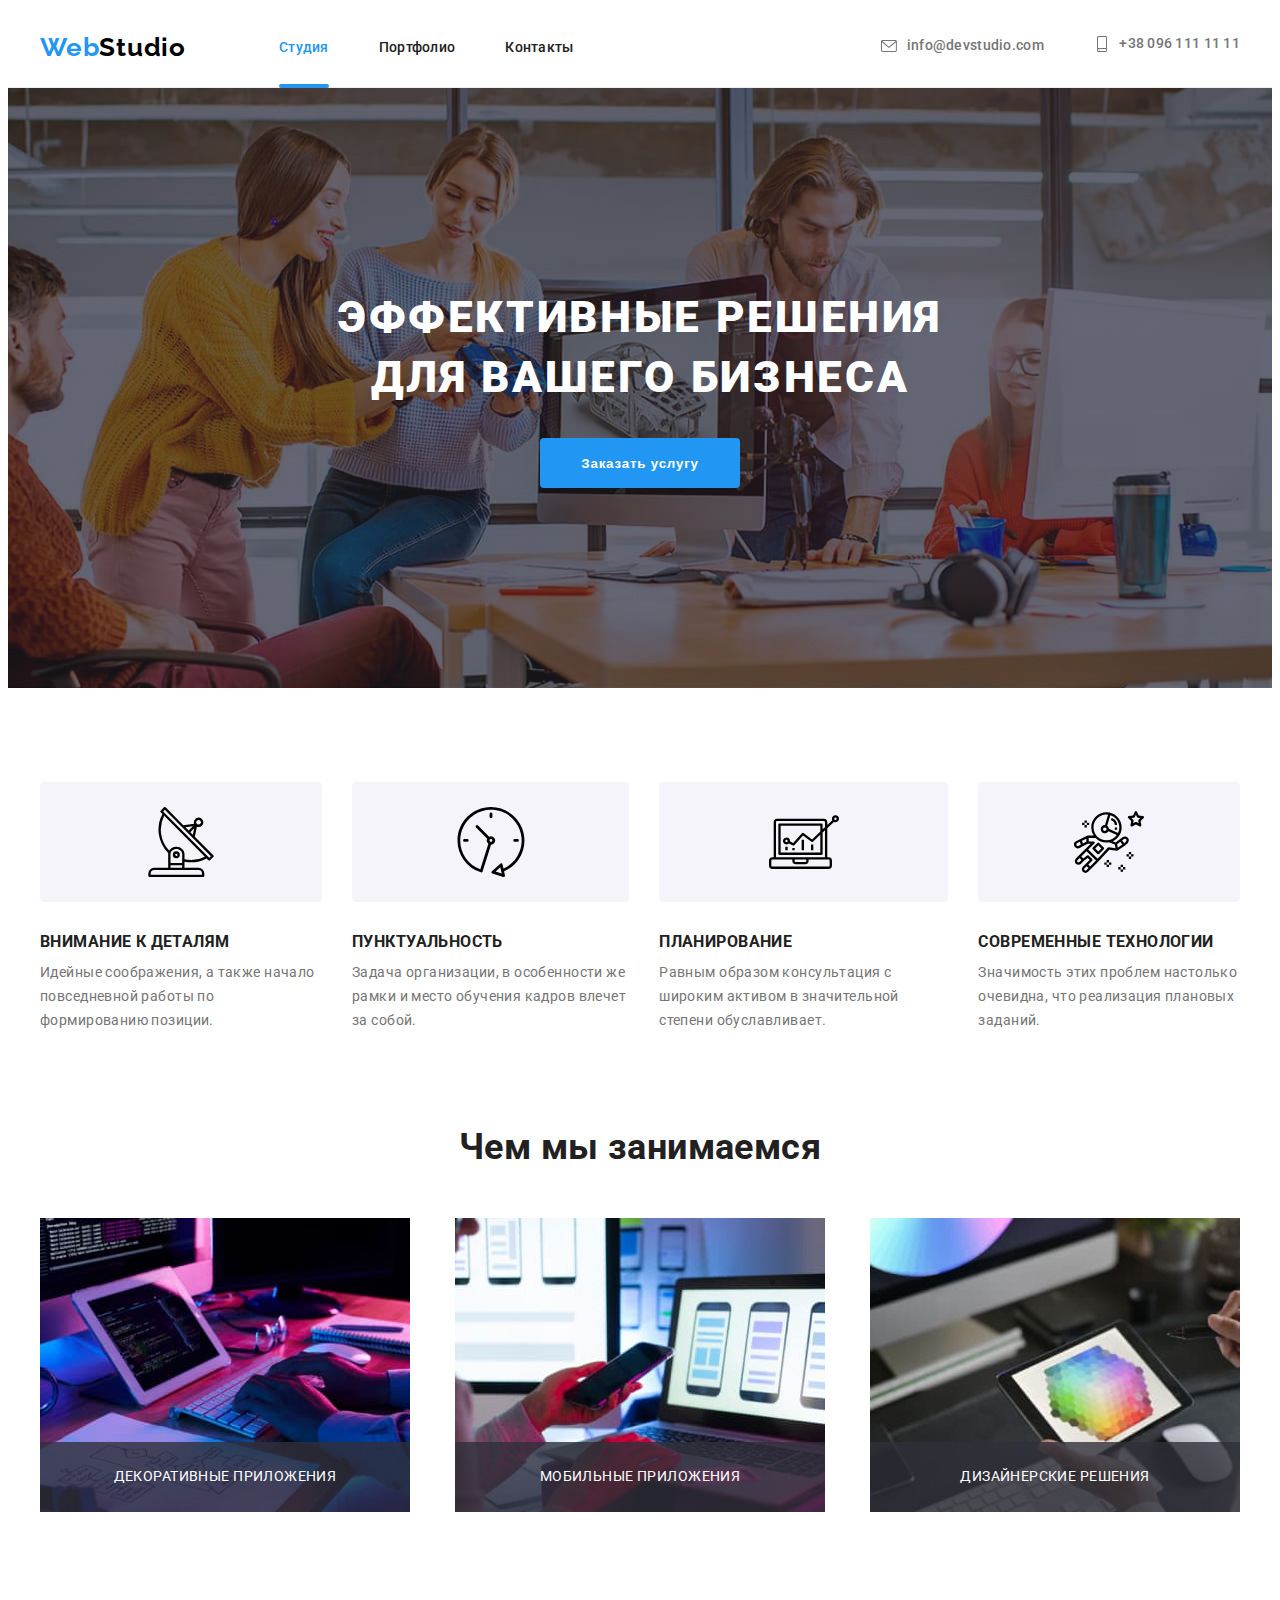
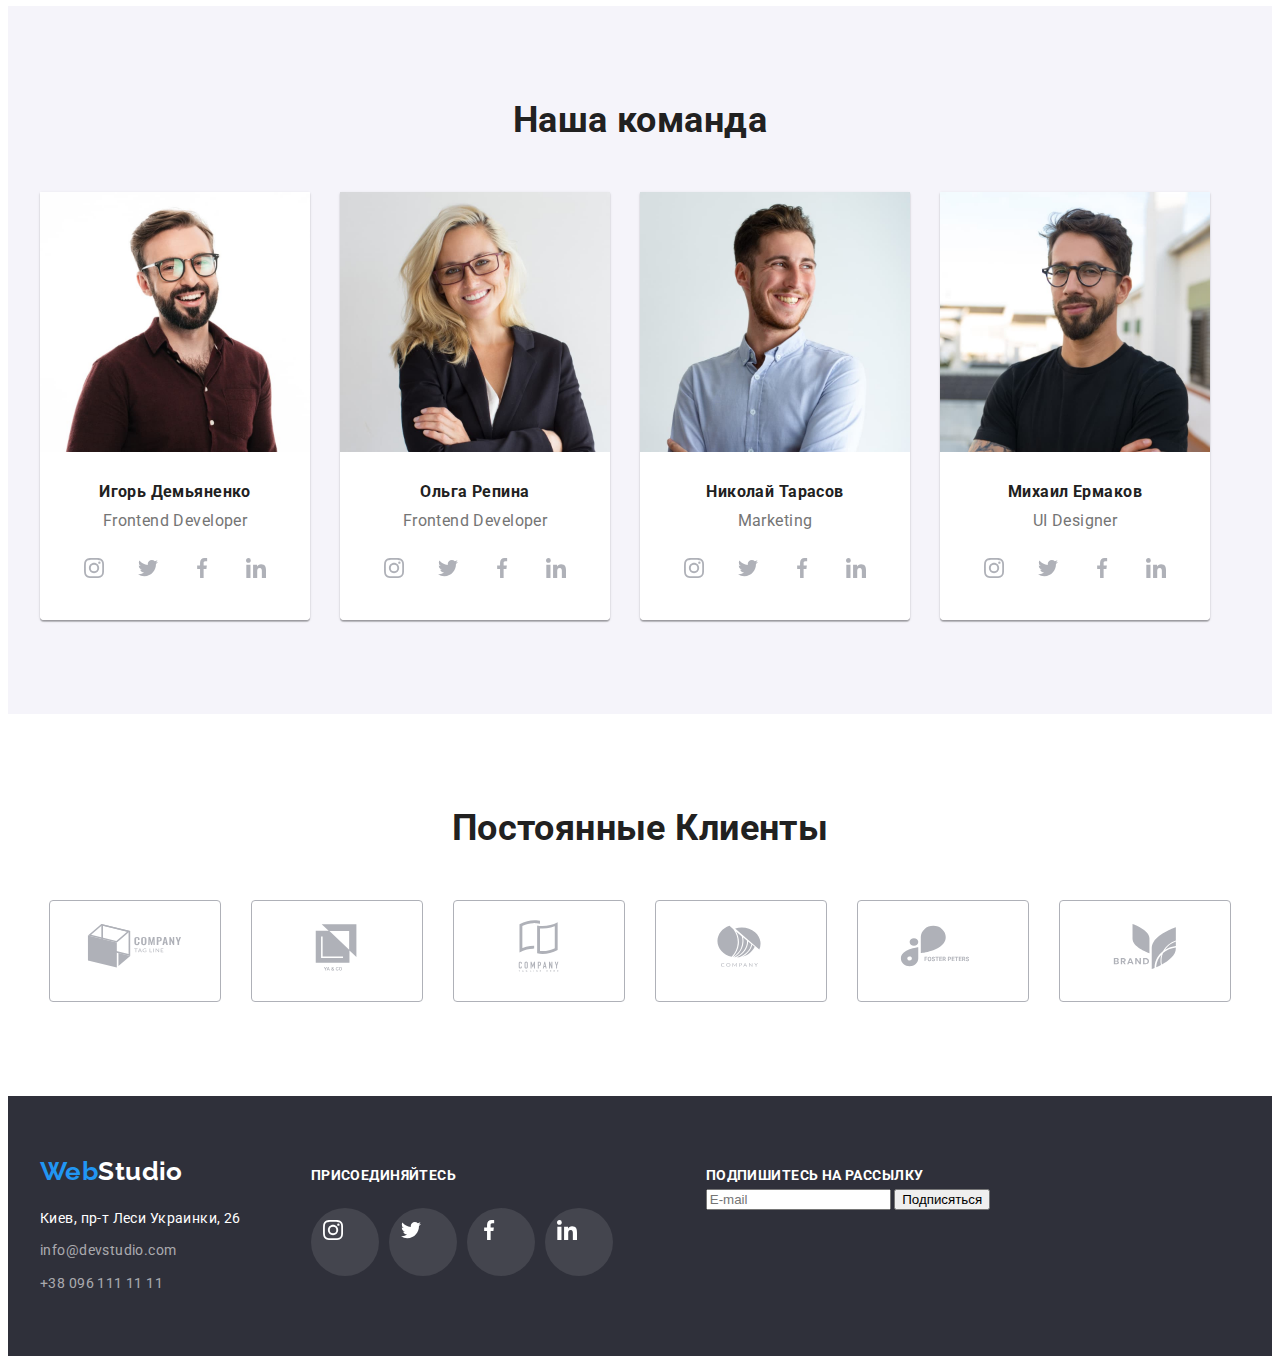
==== index.html @ a2934420 "feedback" ====
<!DOCTYPE html>
<html lang="ru">
  <head>
    <meta charset="UTF-8" />
    <meta http-equiv="X-UA-Compatible" content="IE=edge" />
    <meta name="viewport" content="width=device-width, initial-scale=1.0" />
    <title>webstudio</title>

    <!--google fonts-->

    <link rel="preconnect" href="https://fonts.googleapis.com" />
    <link rel="preconnect" href="https://fonts.gstatic.com" crossorigin />
    <link
      href="https://fonts.googleapis.com/css2?family=Raleway:wght@700&family=Roboto:wght@400;500;700;900&display=swap"
      rel="stylesheet"
    />

    <!-- normalize -->

    <link
      rel="stylesheet"
      href="https://cdnjs.cloudflare.com/ajax/libs/modern-normalize/1.0.0/modern-normalize.min.css"
      integrity="sha512-ISS7cAi1PEhQ8jnbJpJZMd29NlhNj4AWYyLOSp2CE/CsHxTCu+r+t0D2yoJudVrd0/8fTVPUVDzY5Tvli75u/g=="
      crossorigin="anonymous"
    />

    <!--CSS-->

    <link rel="stylesheet" href="./css/styles.css" />
  </head>
  <body>
    <!-- header -->

    <header class="page-header">
      <div class="container header-container">
        <nav class="main-nav">
          <a href="#" class="logo-img" lang="en"
            ><span class="logo-web" lang="en">Web</span>Studio</a
          >

          <ul class="site-nav">
            <li class="site-nav-item">
              <a class="site-nav-link current" href="./index.html">Студия</a>
            </li>
            <li class="site-nav-item">
              <a class="site-nav-link" href="./portfolio.html">Портфолио</a>
            </li>
            <li class="site-nav-item">
              <a class="site-nav-link" href="">Контакты</a>
            </li>
          </ul>
        </nav>
        <ul class="auth-nav">
          <li class="auth-nav-item">
            <a class="auth-nav-link" href="mailto:info@devstudio.com">
              <svg class="auth-nav-icon" width="16" height="12">
                <use href="./images/symbol-defs.svg#icon-envelope"></use>
              </svg>
              info@devstudio.com</a
            >
          </li>
          <li class="auth-nav-item">
            <a class="auth-nav-link" href="tel:+380961111111">
              <svg class="auth-nav-icon" width="12" height="16">
                <use
                  href="./images/symbol-defs.svg#icon-smartphone"
                  width="10"
                  height="16"
                ></use>
              </svg>
              +38 096 111 11 11</a
            >
          </li>
        </ul>
      </div>
    </header>
    <main>
      <!--hero-->

      <section class="hero">
        <div class="container">
          <h1 class="hero-title">
            эффективные решения<br />для вашего бизнеса
          </h1>
          <button type="button" class="hero-btn" data-modal-open>
            Заказать услугу
          </button>
        </div>
      </section>

      <!--section1-->

      <section class="section">
        <div class="container">
          <ul class="features">
            <li class="features-item">
              <div class="features-box">
                <svg class="features-icon" width="70" height="70">
                  <use href="./images/symbol-defs.svg#icon-antenna"></use>
                </svg>
              </div>
              <h3 class="features-title">Внимание к деталям</h3>
              <p class="features-text">
                Идейные соображения, а также начало повседневной работы по
                формированию позиции.
              </p>
            </li>

            <li class="features-item">
              <div class="features-box">
                <svg class="features-icon" width="70" height="70">
                  <use href="./images/symbol-defs.svg#icon-clock"></use>
                </svg>
              </div>
              <h3 class="features-title">Пунктуальность</h3>
              <p class="features-text">
                Задача организации, в особенности же рамки и место обучения
                кадров влечет за собой.
              </p>
            </li>

            <li class="features-item">
              <div class="features-box">
                <svg class="features-icon" width="70" height="70">
                  <use href="./images/symbol-defs.svg#icon-diagram"></use>
                </svg>
              </div>
              <h3 class="features-title">Планирование</h3>
              <p class="features-text">
                Равным образом консультация с широким активом в значительной
                степени обуславливает.
              </p>
            </li>

            <li class="features-item">
              <div class="features-box">
                <svg class="features-icon" width="70" height="70">
                  <use href="./images/symbol-defs.svg#icon-astronaut"></use>
                </svg>
              </div>
              <h3 class="features-title">Современные технологии</h3>
              <p class="features-text">
                Значимость этих проблем настолько очевидна, что реализация
                плановых заданий.
              </p>
            </li>
          </ul>
        </div>
      </section>

      <!--Section2-->

      <section class="section work-section">
        <div class="container">
          <h2 class="work-title">Чем мы занимаемся</h2>
          <ul class="works">
            <li class="works-item">
              <img src="./images/box1.jpg" alt="робочий стол" width="370" />
              <p class="label">декоративные приложения</p>
            </li>
            <li class="works-item">
              <img src="./images/box2.jpg" alt="тест телефона" width="370" />
              <p class="label">мобильные приложения</p>
            </li>
            <li class="works-item">
              <img src="./images/box3.jpg" alt="работа с цветами" width="370" />
              <p class="label">дизайнерские решения</p>
            </li>
          </ul>
        </div>
      </section>

      <section class="section floor">
        <div class="container">
          <h2 class="work-title">Наша команда</h2>
          <ul class="team">
            <li class="team-item">
              <img src="./images/photo4.jpg" alt="мужик в очках" width="270" />
              <div class="team-box">
                <h3 class="team-title">Игорь Демьяненко</h3>
                <p class="team-text" lang="en">Frontend Developer</p>

                <ul class="social">
                  <li class="icons">
                    <a href="#" class="social-link">
                      <svg class="pages" width="20" height="20">
                        <use
                          href="./images/symbol-defs.svg#icon-instagram"
                        ></use>
                      </svg>
                    </a>
                  </li>

                  <li class="icons">
                    <a href="#" class="social-link"
                      ><svg class="pages" width="20" height="20">
                        <use
                          href="./images/symbol-defs.svg#icon-twitter"
                        ></use></svg
                    ></a>
                  </li>

                  <li class="icons">
                    <a href="#" class="social-link"
                      ><svg class="pages" width="20" height="20">
                        <use
                          href="./images/symbol-defs.svg#icon-facebook"
                        ></use></svg
                    ></a>
                  </li>

                  <li class="icons">
                    <a href="#" class="social-link"
                      ><svg class="pages" width="20" height="20">
                        <use
                          href="./images/symbol-defs.svg#icon-linkedin"
                        ></use></svg
                    ></a>
                  </li>
                </ul>
              </div>
            </li>

            <li class="team-item">
              <img
                src="./images/photo1.jpg"
                alt="блондинка в очках"
                width="270"
              />
              <div class="team-box">
                <h3 class="team-title">Ольга Репина</h3>
                <p class="team-text" lang="en">Frontend Developer</p>

                <ul class="social">
                  <li class="icons">
                    <a href="#" class="social-link">
                      <svg class="pages" width="20" height="20">
                        <use
                          href="./images/symbol-defs.svg#icon-instagram"
                        ></use>
                      </svg>
                    </a>
                  </li>

                  <li class="icons">
                    <a href="#" class="social-link"
                      ><svg class="pages" width="20" height="20">
                        <use
                          href="./images/symbol-defs.svg#icon-twitter"
                        ></use></svg
                    ></a>
                  </li>

                  <li class="icons">
                    <a href="#" class="social-link"
                      ><svg class="pages" width="20" height="20">
                        <use
                          href="./images/symbol-defs.svg#icon-facebook"
                        ></use></svg
                    ></a>
                  </li>

                  <li class="icons">
                    <a href="#" class="social-link"
                      ><svg class="pages" width="20" height="20">
                        <use
                          href="./images/symbol-defs.svg#icon-linkedin"
                        ></use></svg
                    ></a>
                  </li>
                </ul>
              </div>
            </li>

            <li class="team-item">
              <img
                src="./images/photo2.jpg"
                alt="мужик без очков"
                width="270"
              />
              <div class="team-box">
                <h3 class="team-title">Николай Тарасов</h3>
                <p class="team-text" lang="en">Marketing</p>

                <ul class="social">
                  <li class="icons">
                    <a href="#" class="social-link">
                      <svg class="pages" width="20" height="20">
                        <use
                          href="./images/symbol-defs.svg#icon-instagram"
                        ></use>
                      </svg>
                    </a>
                  </li>

                  <li class="icons">
                    <a href="#" class="social-link"
                      ><svg class="pages" width="20" height="20">
                        <use
                          href="./images/symbol-defs.svg#icon-twitter"
                        ></use></svg
                    ></a>
                  </li>

                  <li class="icons">
                    <a href="#" class="social-link"
                      ><svg class="pages" width="20" height="20">
                        <use
                          href="./images/symbol-defs.svg#icon-facebook"
                        ></use></svg
                    ></a>
                  </li>

                  <li class="icons">
                    <a href="#" class="social-link"
                      ><svg class="pages" width="20" height="20">
                        <use
                          href="./images/symbol-defs.svg#icon-linkedin"
                        ></use></svg
                    ></a>
                  </li>
                </ul>
              </div>
            </li>

            <li class="team-item">
              <img src="./images/photo3.jpg" alt="брюнет в очках" width="270" />
              <div class="team-box">
                <h3 class="team-title">Михаил Ермаков</h3>
                <p class="team-text" lang="en">UI Designer</p>

                <ul class="social">
                  <li class="icons">
                    <a href="#" class="social-link">
                      <svg class="pages" width="20" height="20">
                        <use
                          href="./images/symbol-defs.svg#icon-instagram"
                        ></use>
                      </svg>
                    </a>
                  </li>

                  <li class="icons">
                    <a href="#" class="social-link"
                      ><svg class="pages" width="20" height="20">
                        <use
                          href="./images/symbol-defs.svg#icon-twitter"
                        ></use></svg
                    ></a>
                  </li>

                  <li class="icons">
                    <a href="#" class="social-link"
                      ><svg class="pages" width="20" height="20">
                        <use
                          href="./images/symbol-defs.svg#icon-facebook"
                        ></use></svg
                    ></a>
                  </li>

                  <li class="icons">
                    <a href="#" class="social-link"
                      ><svg class="pages" width="20" height="20">
                        <use
                          href="./images/symbol-defs.svg#icon-linkedin"
                        ></use></svg
                    ></a>
                  </li>
                </ul>
              </div>
            </li>
          </ul>
        </div>
      </section>

      <section class="section">
        <div class="container">
          <h2 class="work-title">Постоянные Клиенты</h2>
          <ul class="clients">
            <li class="clients-item">
              <a href="#" class="more"
                ><svg class="pages" width="106" height="60">
                  <use href="./images/symbol-defs.svg#icon-Logo5"></use></svg
              ></a>
            </li>

            <li class="clients-item">
              <a href="#" class="more"
                ><svg class="pages" width="106" height="60">
                  <use href="./images/symbol-defs.svg#icon-Logo"></use></svg
              ></a>
            </li>

            <li class="clients-item">
              <a href="#" class="more"
                ><svg class="pages" width="106" height="60">
                  <use href="./images/symbol-defs.svg#icon-Logo1"></use></svg
              ></a>
            </li>

            <li class="clients-item">
              <a href="#" class="more"
                ><svg class="pages" width="106" height="60">
                  <use href="./images/symbol-defs.svg#icon-Logo2"></use></svg
              ></a>
            </li>

            <li class="clients-item">
              <a href="#" class="more"
                ><svg class="pages" width="106" height="60">
                  <use href="./images/symbol-defs.svg#icon-Logo3"></use></svg
              ></a>
            </li>

            <li class="clients-item">
              <a href="#" class="more"
                ><svg class="pages" width="106" height="60">
                  <use href="./images/symbol-defs.svg#icon-Logo4"></use></svg
              ></a>
            </li>
          </ul>
        </div>
      </section>
    </main>

    <!--Footer-->

    <footer class="footer">
      <div class="container footer-container">
        <div>
          <a href="#" class="logo-studio" lang="en"
            >Web<span class="logo" lang="en">Studio</span></a
          >
          <address>
            <ul class="contacts">
              <li class="contact-item">Киев, пр-т Леси Украинки, 26</li>
              <li class="contact-item">
                <a class="contact-item link" href="mailto:info@devstudio.com"
                  >info@devstudio.com</a
                >
              </li>
              <li class="contact-item">
                <a class="contact-item link" href="tel:+380961111111"
                  >+38 096 111 11 11</a
                >
              </li>
            </ul>
          </address>
        </div>

        <!-- social-footer -->

        <div class="social-footer">
          <b class="follow">Присоединяйтесь</b>
          <ul class="footer-item">
            <li class="logos">
              <a href="#" class="social-icon">
                <svg class="page" width="20" height="20">
                  <use href="./images/symbol-defs.svg#icon-instagram"></use>
                </svg>
              </a>
            </li>

            <li class="logos">
              <a href="#" class="social-icon"
                ><svg class="page" width="20" height="20">
                  <use href="./images/symbol-defs.svg#icon-twitter"></use></svg
              ></a>
            </li>

            <li class="logos">
              <a href="#" class="social-icon"
                ><svg class="page" width="20" height="20">
                  <use href="./images/symbol-defs.svg#icon-facebook"></use></svg
              ></a>
            </li>

            <li class="logos">
              <a href="#" class="social-icon"
                ><svg class="page" width="20" height="20">
                  <use href="./images/symbol-defs.svg#icon-linkedin"></use></svg
              ></a>
            </li>
          </ul>
        </div>

        <!-- Feedback -->

        <div class="feedback">
          <b class="subscribe">подпишитесь на рассылку</b>
          <form>
            <input type="email" name="mail" placeholder="E-mail" />
            <button type="button">Подписяться</button>
          </form>
        </div>
      </div>
    </footer>

    <!-- backdrop -->

    <div class="backdrop is-hidden" data-modal>
      <div class="modal">
        <button data-modal-close class="close-icon">
          <svg class="close-window" width="18" height="18">
            <use href="./images/symbol-defs.svg#icon-close-black"></use>
          </svg>
        </button>
      </div>
    </div>

    <script src="./js /modal.js"></script>
  </body>
</html>
---- css/styles.css ----
h1,
h2,
h3,
h4,
h5,
h6,
p {
  margin: 0;
}

ul {
  margin: 0;
  padding: 0;
  list-style: none;
}

img {
  display: block;
  max-width: 100%;
  height: auto;
}

/* root */

:root {
  --accent-color: #2196f3;
  --primary-text-color: #757575;
  --bg-color: #f5f4fa;
  --title-text-color: #212121;
  --logo-color: #000000;
  --main-font: "Roboto", sans-serif;
  --secondary-font: "Raleway", sans-serif;
  --card-shadow: 0px 1px 3px rgba(0, 0, 0, 0.12),
    0px 1px 1px rgba(0, 0, 0, 0.14), 0px 2px 1px rgba(0, 0, 0, 0.2);
}

/* body */

body {
  font-family: var(--main-font);
  color: var(--primary-text-color);
  background-color: #ffffff;
  font-size: 14px;
  line-height: 1.7;
  letter-spacing: 0.03em;
}

/* logo */

.page-header {
  border-bottom: 1px solid #ececec;
}

.logo-img {
  color: var(--logo-color);
  font-family: var(--secondary-font);
  font-weight: 700;
  font-size: 26px;
  line-height: 1.19;
  text-decoration: none;
  letter-spacing: 0.03em;
  cursor: pointer;
  margin-right: 93px;
}

.logo-web {
  color: var(--accent-color);
  font-family: var(--secondary-font);
  font-weight: 700;
  font-size: 26px;
  line-height: 1.19;
  letter-spacing: 0.03em;
  text-decoration: none;
}

/* main-nav */

.main-nav {
  display: flex;
  align-items: center;
}

.header-container {
  align-items: center;
  display: flex;
}

.container {
  margin-left: auto;
  margin-right: auto;
  padding-left: 15px;
  padding-right: 15px;
  width: 1200px;
}

/* navbar */

.site-nav {
  padding-left: 0;
  display: flex;
}

.site-nav-item {
  margin-right: 50px;
}

.site-nav-item:last-child {
  margin-right: 0;
}

.site-nav-link {
  color: var(--title-text-color);
  font-weight: 500;
  line-height: 1.1;
  padding-top: 32px;
  padding-bottom: 32px;
  letter-spacing: 0.02em;

  position: relative;
  transition: color 250ms cubic-bezier(0.4, 0, 0.2, 1);
}

.site-nav-link::after {
  content: "";

  position: absolute;
  left: 0;
  bottom: -1px;

  width: 100%;
  height: 4px;
  border-radius: 2px;
  background-color: var(--accent-color);
  transition: background-color 250ms cubic-bezier(0.4, 0, 0.2, 1);
  opacity: 0;
}

.site-nav-link.current::after {
  opacity: 1;
}

.site-nav-link:hover,
.site-nav-link:focus {
  color: var(--accent-color);
}

.site-nav-link.current {
  color: var(--accent-color);
}

/* contact list */

.auth-nav-link {
  display: flex;
  align-items: center;
  color: var(--primary-text-color);
  font-weight: 500;
  line-height: 1.1;
  letter-spacing: 0.02em;
  text-decoration: none;
  transition: color 250ms cubic-bezier(0.4, 0, 0.2, 1);
}

.auth-nav {
  margin-left: auto;
  list-style: none;
}

.auth-nav-item {
  display: inline-block;
}

.auth-nav-icon {
  fill: var(--primary-text-color);
  margin-right: 10px;
  transition: color 250ms cubic-bezier(0.4, 0, 0.2, 1);
}

.auth-nav-link:hover .auth-nav-icon,
.auth-nav-link:focus .auth-nav-icon {
  fill: var(--accent-color);
}

.auth-nav-item:not(:last-child) {
  margin-right: 50px;
}

.auth-nav-link:hover,
.auth-nav-link:focus {
  color: var(--accent-color);
}

/* hero */

.hero {
  background-repeat: no-repeat;
  background-position: center;
  background-size: cover;
  background-color: #2f303a;
  background-image: linear-gradient(
      rgba(47, 48, 58, 0.4),
      rgba(47, 48, 58, 0.4)
    ),
    url("../images/bg.jpg");
  max-width: 1600px;
  text-align: center;
  margin-left: auto;
  margin-right: auto;
  padding-top: 200px;
  padding-bottom: 200px;
}

.hero-title {
  color: #ffffff;
  font-weight: 900;
  font-size: 44px;
  line-height: 1.36;
  letter-spacing: 0.06em;
  margin-bottom: 30px;
  text-transform: uppercase;
}

/* herob-btn */

.hero-btn {
  color: #ffffff;
  background-color: var(--accent-color);
  font-weight: 700;
  width: 200px;
  height: 50px;
  line-height: 1.88;
  letter-spacing: 0.06em;
  border-radius: 4px;
  border: transparent;
  cursor: pointer;
  transition: color 250ms cubic-bezier(0.4, 0, 0.2, 1),
    background-color 250ms cubic-bezier(0.4, 0, 0.2, 1);
}

.hero-btn:hover,
.hero-btn:focus {
  background-color: #188ce8;
}

/* section1 */

.visually-hidden {
  position: absolute;
  clip: rect(0 0 0 0);
  width: 1px;
  height: 1px;
  margin: -1px;
}

.features {
  display: flex;
  margin: 0;
}

.features-box {
  display: flex;
  align-items: center;
  justify-content: center;
  background-color: #f5f4fa;
  padding: 25px 0;
  border-radius: 4px;
}

.features-item:not(:last-child) {
  margin-right: 30px;
}

.features-item {
  list-style: none;
}

.features-title {
  color: var(--title-text-color);
  font-size: 16px;
  line-height: 1.2;
  margin-top: 30px;
  margin-bottom: 10px;
  text-transform: uppercase;
}

/* section2 */

.floor {
  background-color: var(--bg-color);
}

.section {
  padding-top: 94px;
  padding-bottom: 94px;
}

.work-section {
  padding-top: 0;
}

.team-box {
  padding-top: 30px;
  padding-bottom: 30px;
  background-color: #ffffff;
}

.work-title {
  color: var(--title-text-color);
  font-size: 36px;
  font-weight: 700;
  line-height: 1.16;
  text-align: center;
  margin-bottom: 50px;
}

.works {
  display: flex;
  justify-content: space-between;
}

.works-item {
  position: relative;
  list-style: none;
}

p.label {
  display: flex;
  position: absolute;
  bottom: 0;
  line-height: 1.14;
  text-transform: uppercase;
  align-items: center;
  justify-content: center;
  width: 100%;
  height: 70px;
  background: rgba(47, 48, 58, 0.8);
  color: #ffffff;
}

.team {
  margin: 0;
  display: flex;
}

.team-item {
  overflow: hidden;
  box-shadow: var(--card-shadow);
  border-radius: 0px 0px 4px 4px;
}

.team-item:not(:last-child) {
  margin-right: 30px;
}

.team-title {
  color: var(--title-text-color);
  font-size: 16px;
  line-height: 1.19;
  text-align: center;
  margin-bottom: 10px;
}

.team-text {
  color: var(--primary-text-color);
  font-size: 16px;
  line-height: 1.19;
  text-align: center;
  margin-bottom: 16px;
}

.social {
  display: flex;
  justify-content: center;
}

.icons:not(:last-child) {
  margin-right: 10px;
}

.social-link {
  display: flex;
  border-radius: 50px;
  padding: 12px;
  fill: #afb1b8;
  transition: background-color 250ms cubic-bezier(0.4, 0, 0.2, 1);
}

.social-link:hover,
.social-link:focus {
  background-color: var(--accent-color);
  fill: #ffffff;
}

.pages {
  transition: fill 250ms cubic-bezier(0.4, 0, 0.2, 1),
    border-radius 250ms cubic-bezier(0.4, 0, 0.2, 1);
}

/* clients */

.clients {
  display: flex;
  justify-content: center;
  text-align: center;
}

.more {
  padding: 16px 32px;
  fill: #afb1b8;
  border: 1px solid #afb1b8;
  border-radius: 4px;
  transition: border 250ms cubic-bezier(0.4, 0, 0.2, 1);
}

.more:hover,
.more:focus {
  fill: var(--accent-color);
  border-color: var(--accent-color);
}

.clients-item:not(:last-child) {
  margin-right: 30px;
}

/* footer */

.footer {
  padding-top: 60px;
  padding-bottom: 60px;
  background-color: #2f303a;
}

.logo {
  font-family: var(--secondary-font);
  color: #ffffff;
  font-weight: 700;
  font-size: 26px;
  line-height: 1.19;
  text-decoration: none;
  cursor: pointer;
  display: inline-block;
}

.logo-studio {
  font-family: var(--secondary-font);
  color: var(--accent-color);
  font-weight: 700;
  font-size: 26px;
  line-height: 1.19;
  text-decoration: none;
  cursor: pointer;
}

.footer .logo-studio {
  margin-bottom: 20px;
}
.contacts {
  margin: 0;
}

.contact-item {
  color: #ffffff;
  font-style: normal;
  list-style: none;
}

.contact-item:not(:last-child) {
  margin-bottom: 9px;
}

.contact-item .link {
  color: rgba(255, 255, 255, 0.6);
  font-style: normal;
  text-decoration: none;
  list-style: none;
  transition: color 250ms cubic-bezier(0.4, 0, 0.2, 1);
}

.contact-item .link:hover,
.contact-item .link:focus {
  color: var(--accent-color);
}

.footer-container {
  display: flex;
  align-items: baseline;
}

.social-footer {
  margin-left: 70px;
}

.follow {
  line-height: 1.14;
  text-transform: uppercase;
  color: #ffffff;
  font-style: normal;
}

.footer-item {
  display: flex;
  margin: 0;
  margin-top: 20px;
}

.logos:not(:last-child) {
  margin-right: 10px;
}

.icons:not(:last-child) {
  margin-right: 10px;
}

.social-icon {
  width: 44px;
  height: 44px;
  border-radius: 50px;
  padding: 12px;
  fill: #ffffff;
  background-color: rgba(255, 255, 255, 0.1);
  transition: background-color 250ms cubic-bezier(0.4, 0, 0.2, 1);
}

.social-icon:hover,
.social-icon:focus {
  background-color: var(--accent-color);
  fill: #ffffff;
}

/* modal */

.backdrop {
  position: fixed;
  top: 0;
  left: 0;
  width: 100%;
  height: 100%;
}

.close-icon {
  width: 30px;
  height: 30px;
}

/* Portfolio */

/* filter */

.filter {
  justify-content: center;
  display: flex;
  margin-bottom: 50px;
}

.filter-item {
  list-style-type: none;
}

.filter-item:not(:last-child) {
  margin-right: 8px;
}

.filter-button {
  color: var(--title-text-color);
  background-color: #f5f4fa;
  font-family: var(--main-font);
  font-weight: 500;
  font-size: 16px;
  line-height: 1.6;
  border-radius: 4px;
  border: none;
  padding: 6px 22px;
  transition: color 250ms cubic-bezier(0.4, 0, 0.2, 1),
    background-color 250ms cubic-bezier(0.4, 0, 0.2, 1),
    box-shadow 250ms cubic-bezier(0.4, 0, 0.2, 1);
}

.filter-button:hover,
.filter-button:focus {
  color: #ffffff;
  background-color: var(--accent-color);
  box-shadow: 0px 3px 1px rgba(0, 0, 0, 0.1), 0px 1px 2px rgba(0, 0, 0, 0.08),
    0px 2px 2px rgba(0, 0, 0, 0.12);
  border-radius: 4px;
}

/* galery */

.gallery {
  padding: 0;
  margin: 0;
  margin-top: -30px;
  margin-left: -30px;
  list-style: none;
  display: flex;
  flex-wrap: wrap;
}

.gallery-item {
  margin-top: 30px;
  margin-left: 30px;
  list-style: none;
}

.card-content {
  background: #ffffff;
  border: 1px solid #eeeeee;
  padding: 20px 24px 20px 24px;
}

.foto-link:hover,
.foto-link:focus {
  box-shadow: 0px 1px 1px rgba(0, 0, 0, 0.12), 0px 4px 4px rgba(0, 0, 0, 0.06),
    1px 4px 6px rgba(0, 0, 0, 0.16);
}

.gallery-title {
  color: var(--title-text-color);
  font-style: normal;
  font-weight: 700;
  font-size: 18px;
  line-height: 2;
  letter-spacing: 0.06em;
}

.gallery-text {
  color: var(--primary-text-color);
  font-size: 16px;
  margin-top: 4px;
  line-height: 1.8;
}

.foto-link:hover .product-text,
.foto-link:focus .product-text {
  opacity: 1;
}

.product-thumb {
  position: relative;

  overflow: hidden;
}

.product-thumb:hover::before {
  opacity: 1;
}

.product-thumb::before {
  position: absolute;
  content: "";
  width: 100%;
  height: 100%;
  background-color: rgba(33, 150, 243, 0.9);

  transform: translateY(100%);
  transition: transform 250ms cubic-bezier(0.4, 0, 0.2, 1),
    background-color 250ms cubic-bezier(0.4, 0, 0.2, 1),
    box-shadow 250ms cubic-bezier(0.4, 0, 0.2, 1);
}

.product-text {
  position: absolute;
  font-size: 18px;
  line-height: 1.55;
  color: #ffffff;
  display: flex;
  top: 50%;
  left: 50%;
  transform: translate(-50%, -50%);
  width: 322px;
  height: 168px;

  opacity: 0;
  transition: transform 250ms cubic-bezier(0.4, 0, 0.2, 1),
    color 250ms cubic-bezier(0.4, 0, 0.2, 1);
}

.gallery-item:hover .product-thumb::before {
  transform: translateY(0);
}

a {
  display: block;
  text-decoration: none;
}

/* <!-- Feedback --> */

.feedback {
  margin-left: 93px;
}

.subscribe {
  line-height: 1.14;
  text-transform: uppercase;
  color: #ffffff;
  font-style: normal;
}

/* backdrop */

.backdrop {
  position: fixed;
  top: 0;
  left: 0;
  width: 100%;
  height: 100%;
  background: rgba(0, 0, 0, 0.2);
  opacity: 1;
  transition: opacity 250ms cubic-bezier(0.4, 0, 0.2, 1);
}

.backdrop.is-hidden {
  opacity: 0;
  pointer-events: none;
  visibility: inherit;
}

.backdrop.is-hidden .modal {
  transform: translate(-50%, -50%) scale(1.1);
}

.modal {
  position: absolute;
  top: 50%;
  left: 50%;
  transform: translate(-50%, -50%) scale(1);

  min-width: 528px;
  min-height: 581px;
  padding: 15px;

  background-color: #ffffff;
  box-shadow: 0px 1px 3px rgba(0, 0, 0, 0.12), 0px 1px 1px rgba(0, 0, 0, 0.14),
    0px 2px 1px rgba(0, 0, 0, 0.2);
  border-radius: 4px;
  transition: transform 250ms cubic-bezier(0.4, 0, 0.2, 1);
}

.close-icon {
  position: absolute;
  top: 8px;
  right: 8px;
  padding: 6px;
  border-radius: 50%;
  background-color: #ffffff;
  border: 1px solid rgba(0, 0, 0, 0.1);
  cursor: pointer;
  transition: fill 250ms cubic-bezier(0.4, 0, 0.2, 1);
}
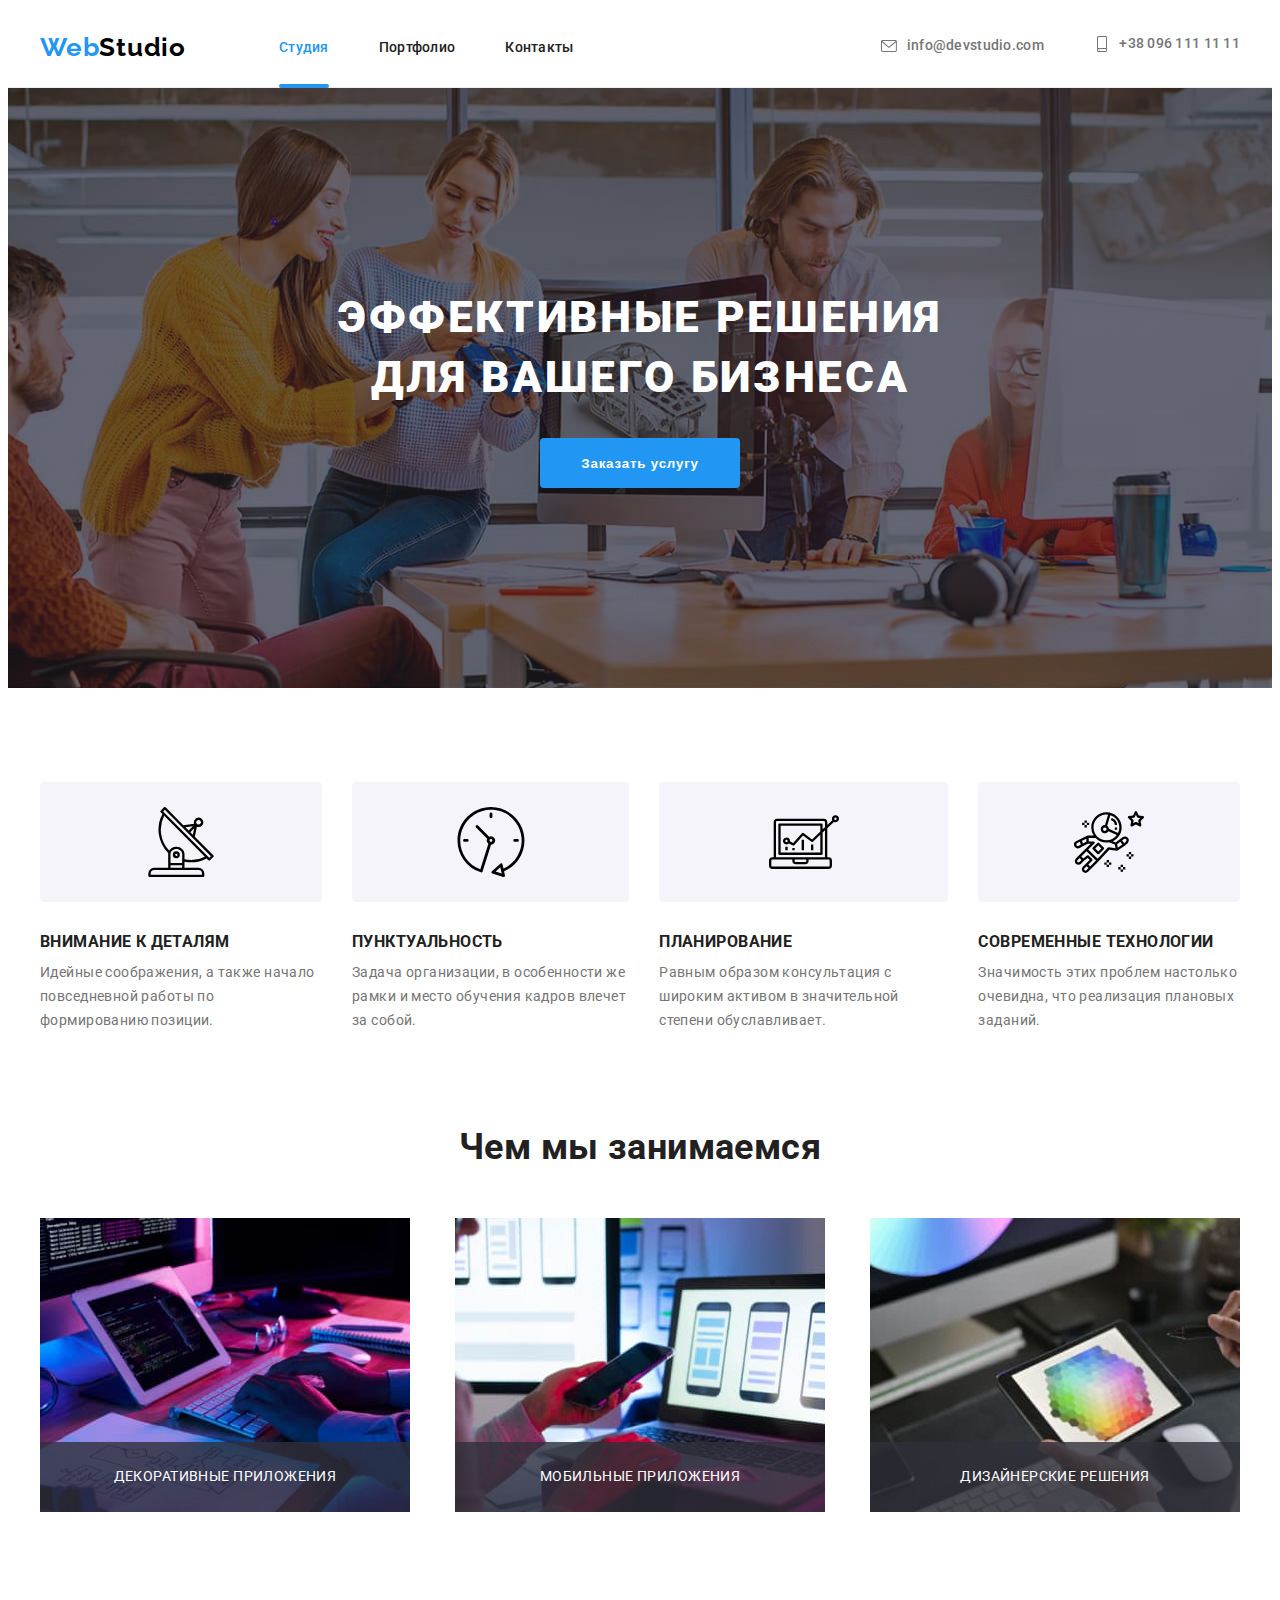
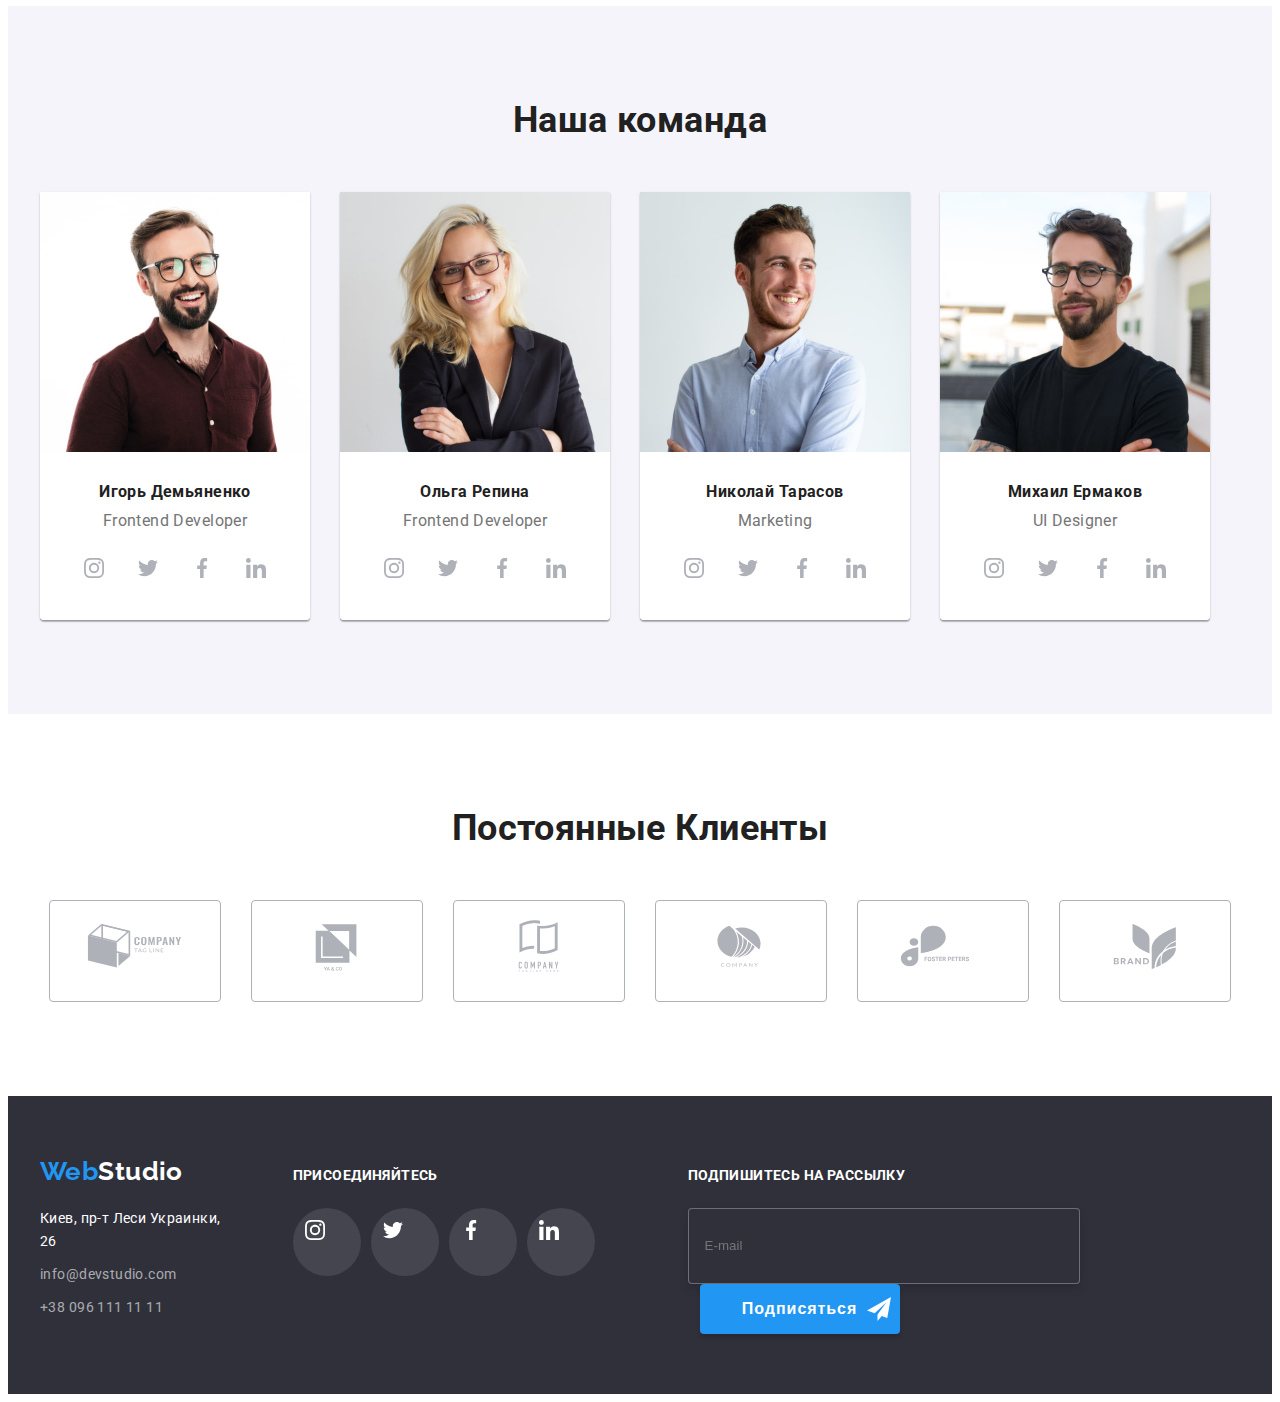
==== commit 7a39025d: "додав бордер на силку" ====
--- a/index.html
+++ b/index.html
@@ -486,11 +486,24 @@
 
         <!-- Feedback -->
 
-        <div class="feedback">
+        <div class="box">
           <b class="subscribe">подпишитесь на рассылку</b>
-          <form>
-            <input type="email" name="mail" placeholder="E-mail" />
-            <button type="button">Подписяться</button>
+          <form class="footer-form">
+            <label for="mail" class="mail-label"></label>
+            <input
+              type="email"
+              name="mail"
+              placeholder="E-mail"
+              id="mail"
+              class="mail-text"
+              autocomplete="on"
+            />
+            <button type="submit" class="button button-icon">
+              Подписяться
+              <svg class="logo-icon" width="24" height="24">
+                <use href="./images/symbol-defs.svg#icon-icon-send"></use>
+              </svg>
+            </button>
           </form>
         </div>
       </div>
@@ -500,6 +513,59 @@
 
     <div class="backdrop is-hidden" data-modal>
       <div class="modal">
+        <b class="form-title">Оставьте свои данные, мы вам перезвоним</b>
+        <form class="form">
+          <div class="form-field">
+            <label for="name" class="form-label">Имя</label>
+            <input
+              type="text"
+              class="form-input"
+              name="name"
+              id="name"
+              placeholder=" "
+            />
+          </div>
+
+          <div class="form-field">
+            <label for="tel" class="form-label">Телефон</label>
+            <input
+              type="tel"
+              class="form-input"
+              name="tel"
+              id="tel"
+              placeholder=" "
+            />
+          </div>
+
+          <div class="form-field">
+            <label for="mail" class="form-label">Почта</label>
+            <input
+              type="email"
+              name="mail"
+              id="mail"
+              placeholder=" "
+              class="form-input"
+            />
+          </div>
+
+          <div class="form-field">
+            <label for="comment" class="form-label">Коментарий</label>
+            <textarea
+              type="text"
+              name="comment"
+              id="comment"
+              placeholder="Введите текст"
+              class="form-comment"
+            ></textarea>
+          </div>
+
+          <input type="checkbox" /><b class="private"
+            >Соглашаюсь с рассылкой и принимаю
+            <a href="#" class="conditions">Условия договора</a></b
+          >
+
+          <button type="submit" class="button-send">Отправить</button>
+        </form>
         <button data-modal-close class="close-icon">
           <svg class="close-window" width="18" height="18">
             <use href="./images/symbol-defs.svg#icon-close-black"></use>
--- a/css/styles.css
+++ b/css/styles.css
@@ -542,6 +542,12 @@
   height: 30px;
 }
 
+.close-window:hover,
+.close-window:focus {
+  fill: var(--accent-color);
+  transition: fill 250ms cubic-bezier(0.4, 0, 0.2, 1);
+}
+
 /* Portfolio */
 
 /* filter */
@@ -686,15 +692,58 @@
 
 /* <!-- Feedback --> */
 
-.feedback {
+.box {
   margin-left: 93px;
 }
 
 .subscribe {
+  font-weight: 700;
   line-height: 1.14;
   text-transform: uppercase;
   color: #ffffff;
   font-style: normal;
+}
+
+.footer-form input {
+  width: 358px;
+  height: 50px;
+  margin-top: 20px;
+  color: #ffffff;
+  background: #2f303a;
+  border: 1px solid rgba(255, 255, 255, 0.3);
+  filter: drop-shadow(0px 4px 4px rgba(0, 0, 0, 0.15));
+  border-radius: 4px;
+}
+
+.button {
+  margin-left: 12px;
+  width: 200px;
+  height: 50px;
+  font-weight: 700;
+  font-size: 16px;
+  line-height: 1.87;
+  letter-spacing: 0.06em;
+  color: #ffffff;
+  background-color: var(--accent-color);
+  box-shadow: 0px 4px 4px rgba(0, 0, 0, 0.15);
+  border-radius: 4px;
+  border: none;
+}
+
+.button:hover,
+.button:focus {
+  background-color: #188ce8;
+}
+
+.button.button-icon {
+  position: relative;
+}
+
+.logo-icon {
+  position: absolute;
+  top: 50%;
+  transform: translateY(-50%);
+  margin-left: 10px;
 }
 
 /* backdrop */
@@ -728,7 +777,7 @@
 
   min-width: 528px;
   min-height: 581px;
-  padding: 15px;
+  padding: 40px;
 
   background-color: #ffffff;
   box-shadow: 0px 1px 3px rgba(0, 0, 0, 0.12), 0px 1px 1px rgba(0, 0, 0, 0.14),
@@ -748,3 +797,93 @@
   cursor: pointer;
   transition: fill 250ms cubic-bezier(0.4, 0, 0.2, 1);
 }
+
+.form-title {
+  display: block;
+  text-align: center;
+  font-size: 20px;
+  line-height: 1.15;
+  margin: 0;
+  margin-bottom: 12px;
+  color: var(--title-text-color);
+}
+
+.form {
+  width: 448px;
+}
+
+.form-field {
+  margin-bottom: 10px;
+}
+
+.form-label {
+  font-weight: 400;
+  font-size: 12px;
+  line-height: 1.16;
+  letter-spacing: 0.01em;
+  color: var(--primary-text-color);
+}
+
+.form-comment {
+  resize: none;
+  width: 448px;
+  height: 120px;
+  margin-bottom: 10px;
+  border: 1px solid rgba(33, 33, 33, 0.2);
+  box-sizing: border-box;
+  border-radius: 4px;
+}
+
+input,
+textarea {
+  padding: 12px 16px;
+}
+
+.form-input {
+  width: 100%;
+  height: 40px;
+  border: 1px solid rgba(33, 33, 33, 0.2);
+  border-radius: 4px;
+  margin-top: 4px;
+}
+
+.private {
+  display: inline-flex;
+  font-weight: 400;
+  line-height: 1.71;
+  margin-left: 9px;
+  color: var(--primary-text-color);
+}
+
+.conditions {
+  margin-left: 5px;
+  line-height: 1.71;
+  color: var(--accent-color);
+  text-decoration: underline;
+}
+
+.button-send {
+  display: block;
+  margin-left: auto;
+  margin-right: auto;
+  width: 200px;
+  height: 50px;
+  font-weight: 700;
+  font-size: 16px;
+  line-height: 1.87;
+  letter-spacing: 0.06em;
+  margin-top: 30px;
+  padding: 10px 55px;
+  color: #ffffff;
+  background-color: var(--accent-color);
+  cursor: pointer;
+  box-shadow: 0px 4px 4px rgba(0, 0, 0, 0.15);
+  border-radius: 4px;
+  border: none;
+  transition: background-color 250ms cubic-bezier(0.4, 0, 0.2, 1);
+}
+
+.button-send:hover,
+.button-send:focus {
+  background-color: #188ce8;
+}
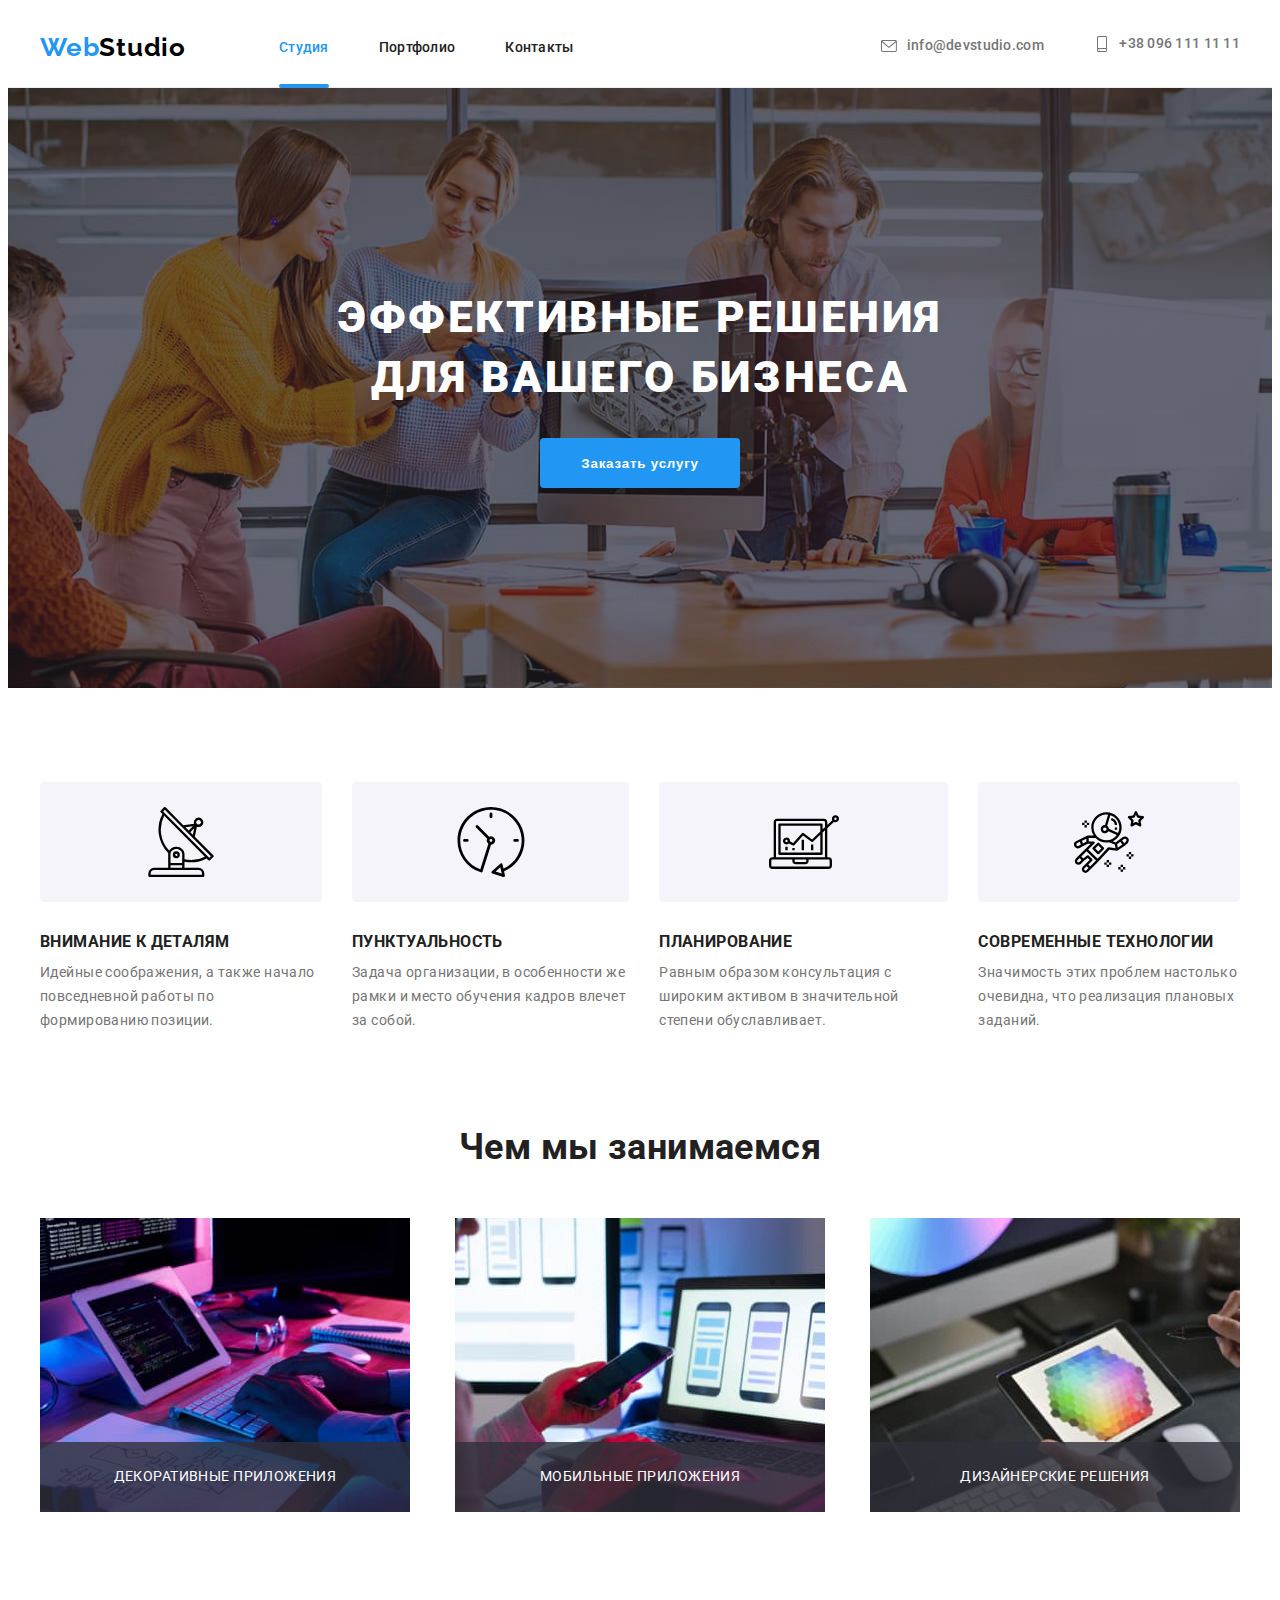
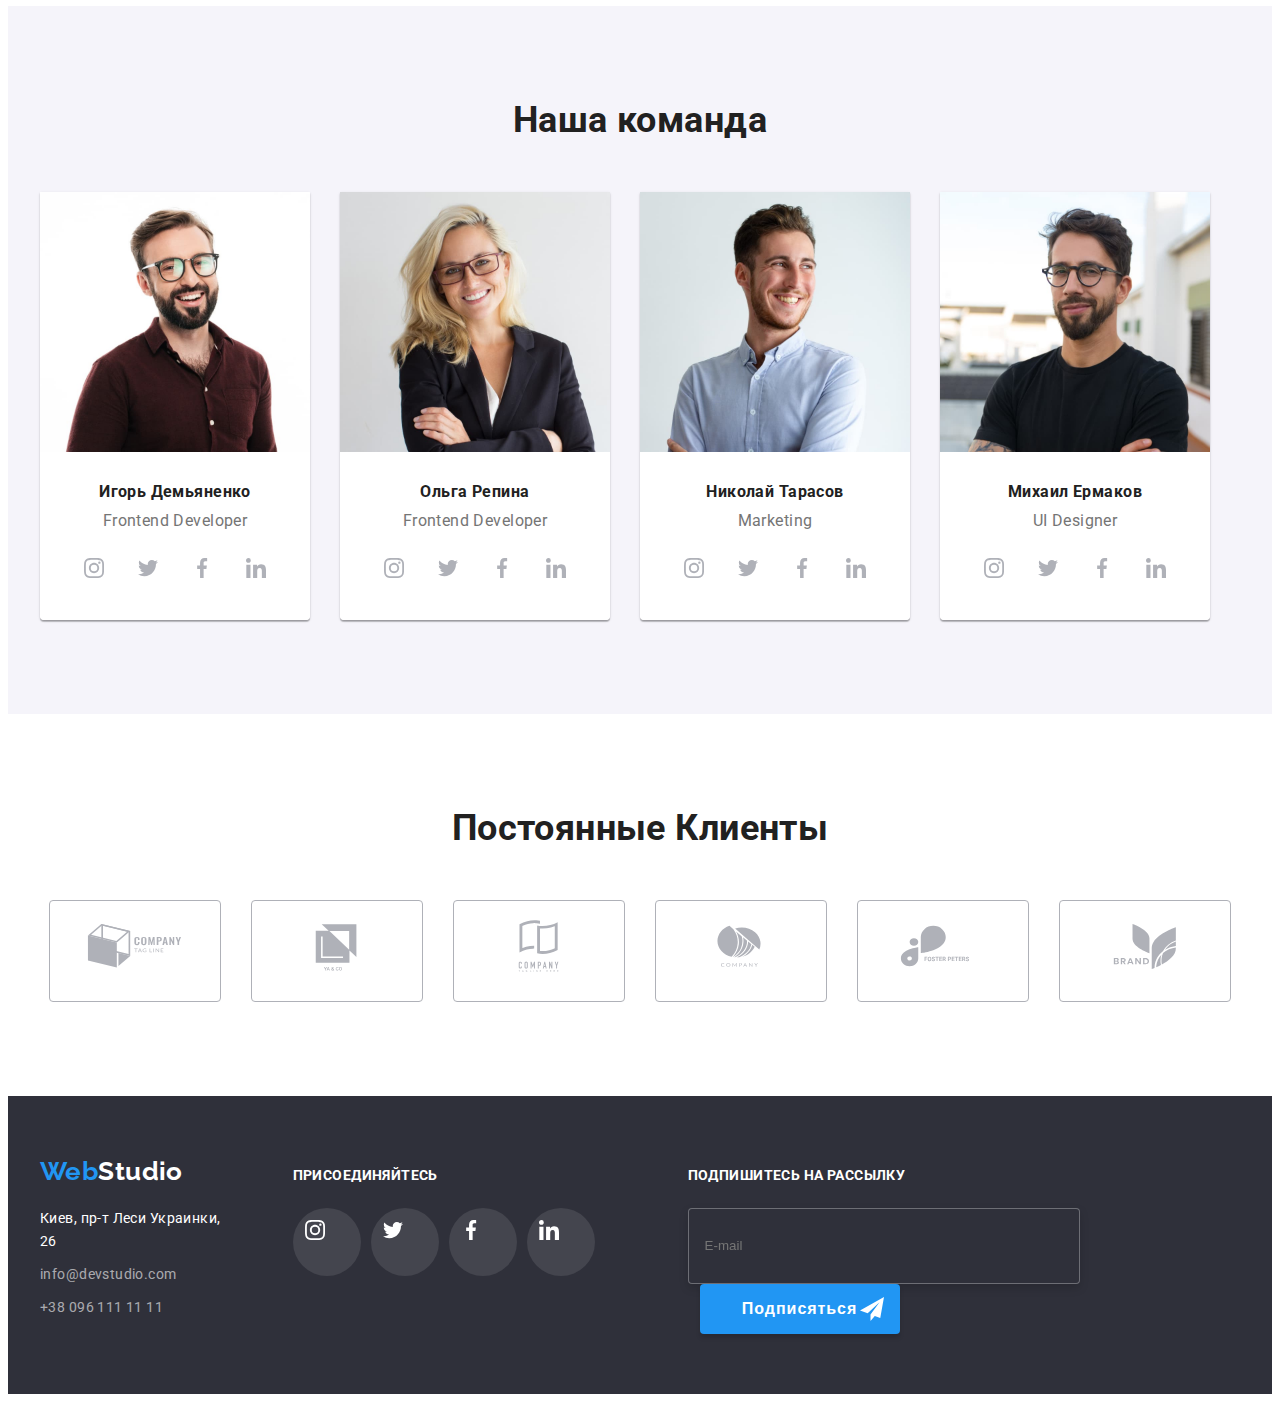
==== commit 7019eff8: "кнопку зробив" ====
--- a/index.html
+++ b/index.html
@@ -499,7 +499,7 @@
               autocomplete="on"
             />
             <button type="submit" class="button button-icon">
-              Подписяться
+              <span class="write">Подписяться</span>
               <svg class="logo-icon" width="24" height="24">
                 <use href="./images/symbol-defs.svg#icon-icon-send"></use>
               </svg>
@@ -524,6 +524,11 @@
               id="name"
               placeholder=" "
             />
+            <svg class="icon-form" width="18" height="18">
+              <use
+                href="./images/symbol-defs.svg#icon-person-black-18dp-1"
+              ></use>
+            </svg>
           </div>
 
           <div class="form-field">
@@ -535,6 +540,11 @@
               id="tel"
               placeholder=" "
             />
+            <svg class="icon-form" width="18" height="18">
+              <use
+                href="./images/symbol-defs.svg#icon-phone-black-18dp-1"
+              ></use>
+            </svg>
           </div>
 
           <div class="form-field">
@@ -546,9 +556,14 @@
               placeholder=" "
               class="form-input"
             />
+            <svg class="icon-form" width="18" height="18">
+              <use
+                href="./images/symbol-defs.svg#icon-email-black-18dp-1"
+              ></use>
+            </svg>
           </div>
 
-          <div class="form-field">
+          <div class="form-field comment">
             <label for="comment" class="form-label">Коментарий</label>
             <textarea
               type="text"
@@ -559,10 +574,20 @@
             ></textarea>
           </div>
 
-          <input type="checkbox" /><b class="private"
-            >Соглашаюсь с рассылкой и принимаю
-            <a href="#" class="conditions">Условия договора</a></b
-          >
+          <div class="check-field">
+            <label class="field">
+              <input type="checkbox" class="checkbox" />
+              <span class="checkbox-icon"></span>
+              <svg class="icon-check" width="11" height="8">
+                <use href="./images/symbol-defs.svg#icon-icon-check"></use>
+              </svg>
+
+              <b class="private"
+                >Соглашаюсь с рассылкой и принимаю
+                <a href="#" class="conditions">Условия договора</a></b
+              ></label
+            >
+          </div>
 
           <button type="submit" class="button-send">Отправить</button>
         </form>
--- a/css/styles.css
+++ b/css/styles.css
@@ -743,7 +743,13 @@
   position: absolute;
   top: 50%;
   transform: translateY(-50%);
-  margin-left: 10px;
+  margin-left: 60px;
+}
+
+.write {
+  display: flex;
+  align-items: center;
+  justify-content: center;
 }
 
 /* backdrop */
@@ -812,7 +818,7 @@
   width: 448px;
 }
 
-.form-field {
+.form-field:not(:last-child) {
   margin-bottom: 10px;
 }
 
@@ -821,7 +827,6 @@
   font-size: 12px;
   line-height: 1.16;
   letter-spacing: 0.01em;
-  color: var(--primary-text-color);
 }
 
 .form-comment {
@@ -845,18 +850,36 @@
   border: 1px solid rgba(33, 33, 33, 0.2);
   border-radius: 4px;
   margin-top: 4px;
+  outline: none;
+}
+
+.form-input:hover + .icon-form,
+.form-input:focus-within + .icon-form {
+  fill: var(--accent-color);
+  transition: fill 250ms cubic-bezier(0.4, 0, 0.2, 1);
+}
+
+.form-input:hover,
+.form-input:focus {
+  border-color: var(--accent-color);
+  transition: border-color 250ms cubic-bezier(0.4, 0, 0.2, 1);
+}
+
+.form-comment:hover,
+.form-comment:focus {
+  border-color: var(--accent-color);
+  transition: border-color 250ms cubic-bezier(0.4, 0, 0.2, 1);
 }
 
 .private {
   display: inline-flex;
   font-weight: 400;
+  padding-left: 8.38px;
   line-height: 1.71;
-  margin-left: 9px;
   color: var(--primary-text-color);
 }
 
 .conditions {
-  margin-left: 5px;
   line-height: 1.71;
   color: var(--accent-color);
   text-decoration: underline;
@@ -887,3 +910,56 @@
 .button-send:focus {
   background-color: #188ce8;
 }
+
+.form-field {
+  position: relative;
+}
+
+.form-field input {
+  padding-left: 35px;
+}
+
+.icon-form {
+  position: absolute;
+  top: 55%;
+  left: 12px;
+}
+
+.icon-form:hover,
+.icon-form:focus {
+  fill: var(--accent-color);
+  transition: fill 250ms cubic-bezier(0.4, 0, 0.2, 1);
+}
+
+.checkbox {
+  -webkit-appearance: none;
+  -moz-appearance: none;
+  appearance: none;
+
+  position: absolute;
+}
+
+.field {
+  display: flex;
+  align-items: center;
+}
+
+.checkbox-icon {
+  display: inline-block;
+  width: 16px;
+  height: 15px;
+  border: 2px solid var(--title-text-color);
+  border-radius: 4px;
+}
+
+.checkbox:checked + .checkbox-icon {
+  border-color: var(--accent-color);
+  background-color: var(--accent-color);
+  background-size: contain;
+  background-origin: border-box;
+}
+
+.icon-check {
+  position: absolute;
+  transform: translate(22%);
+}
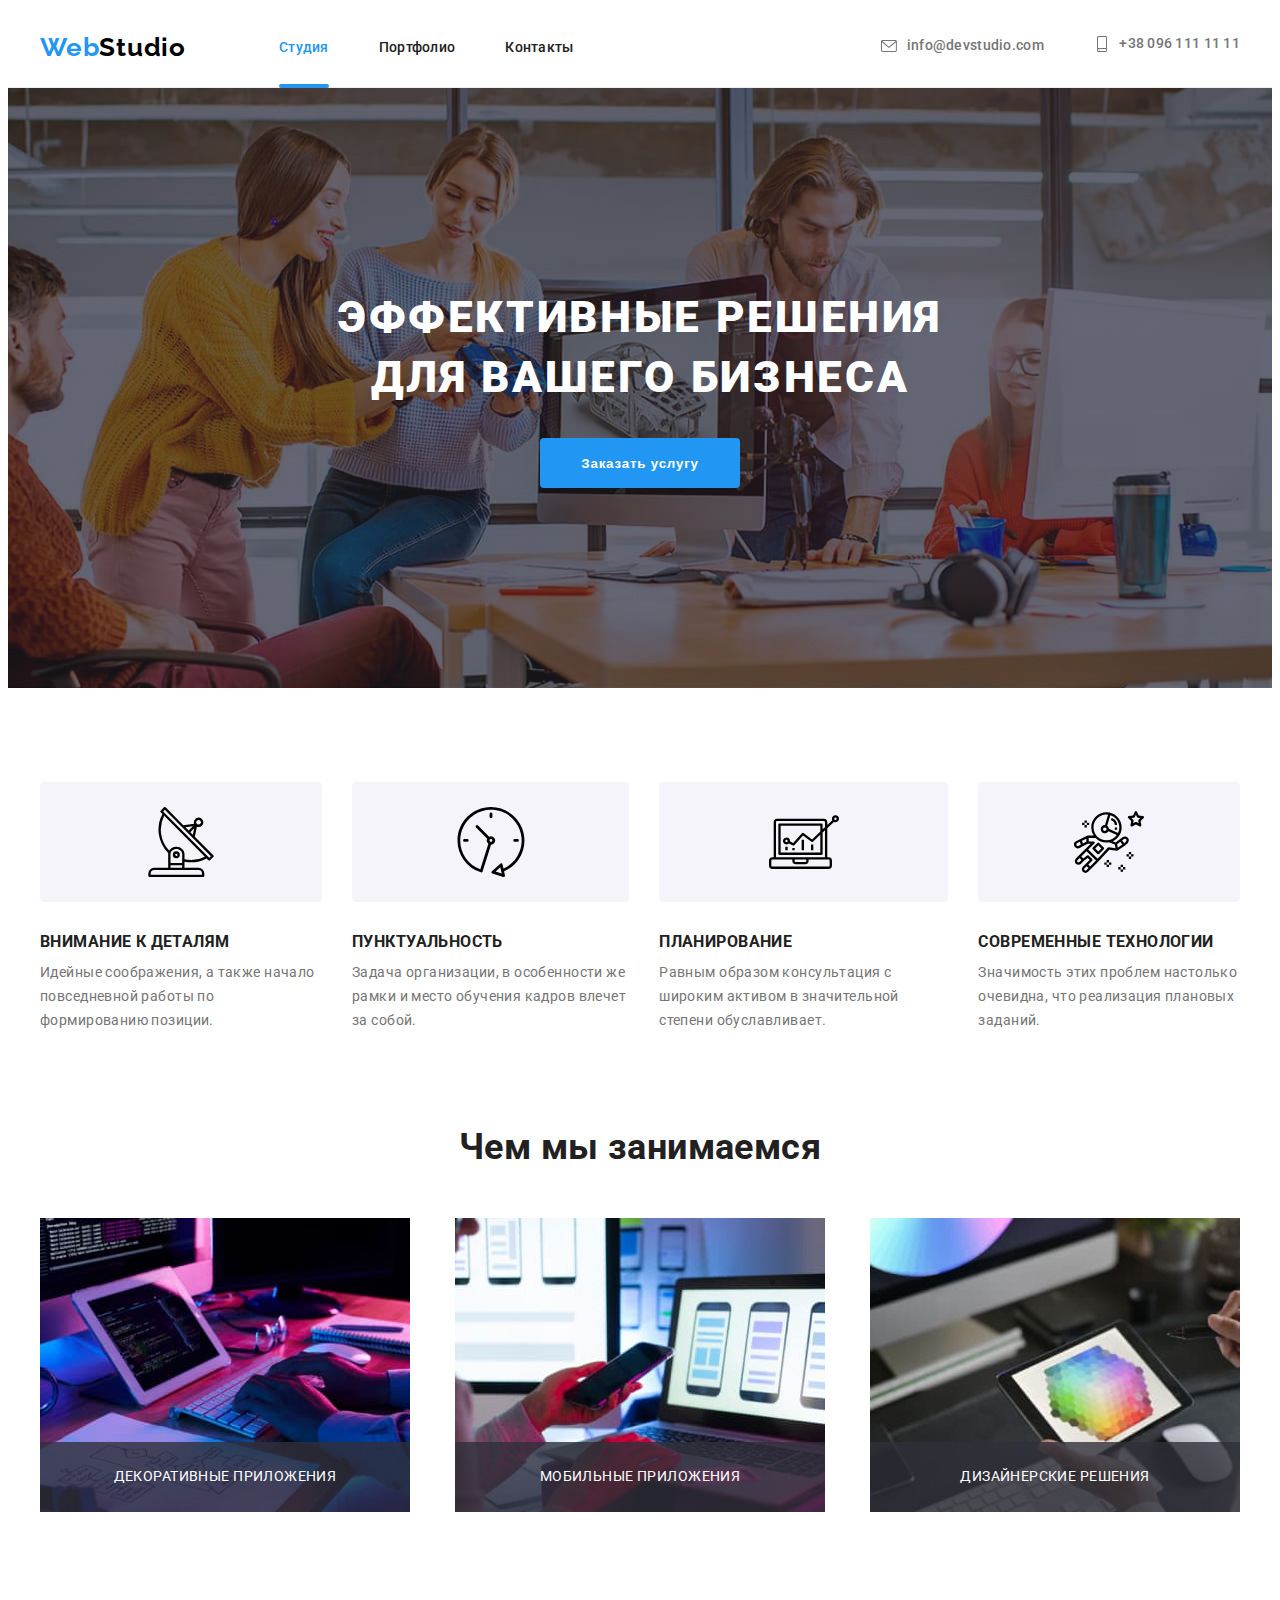
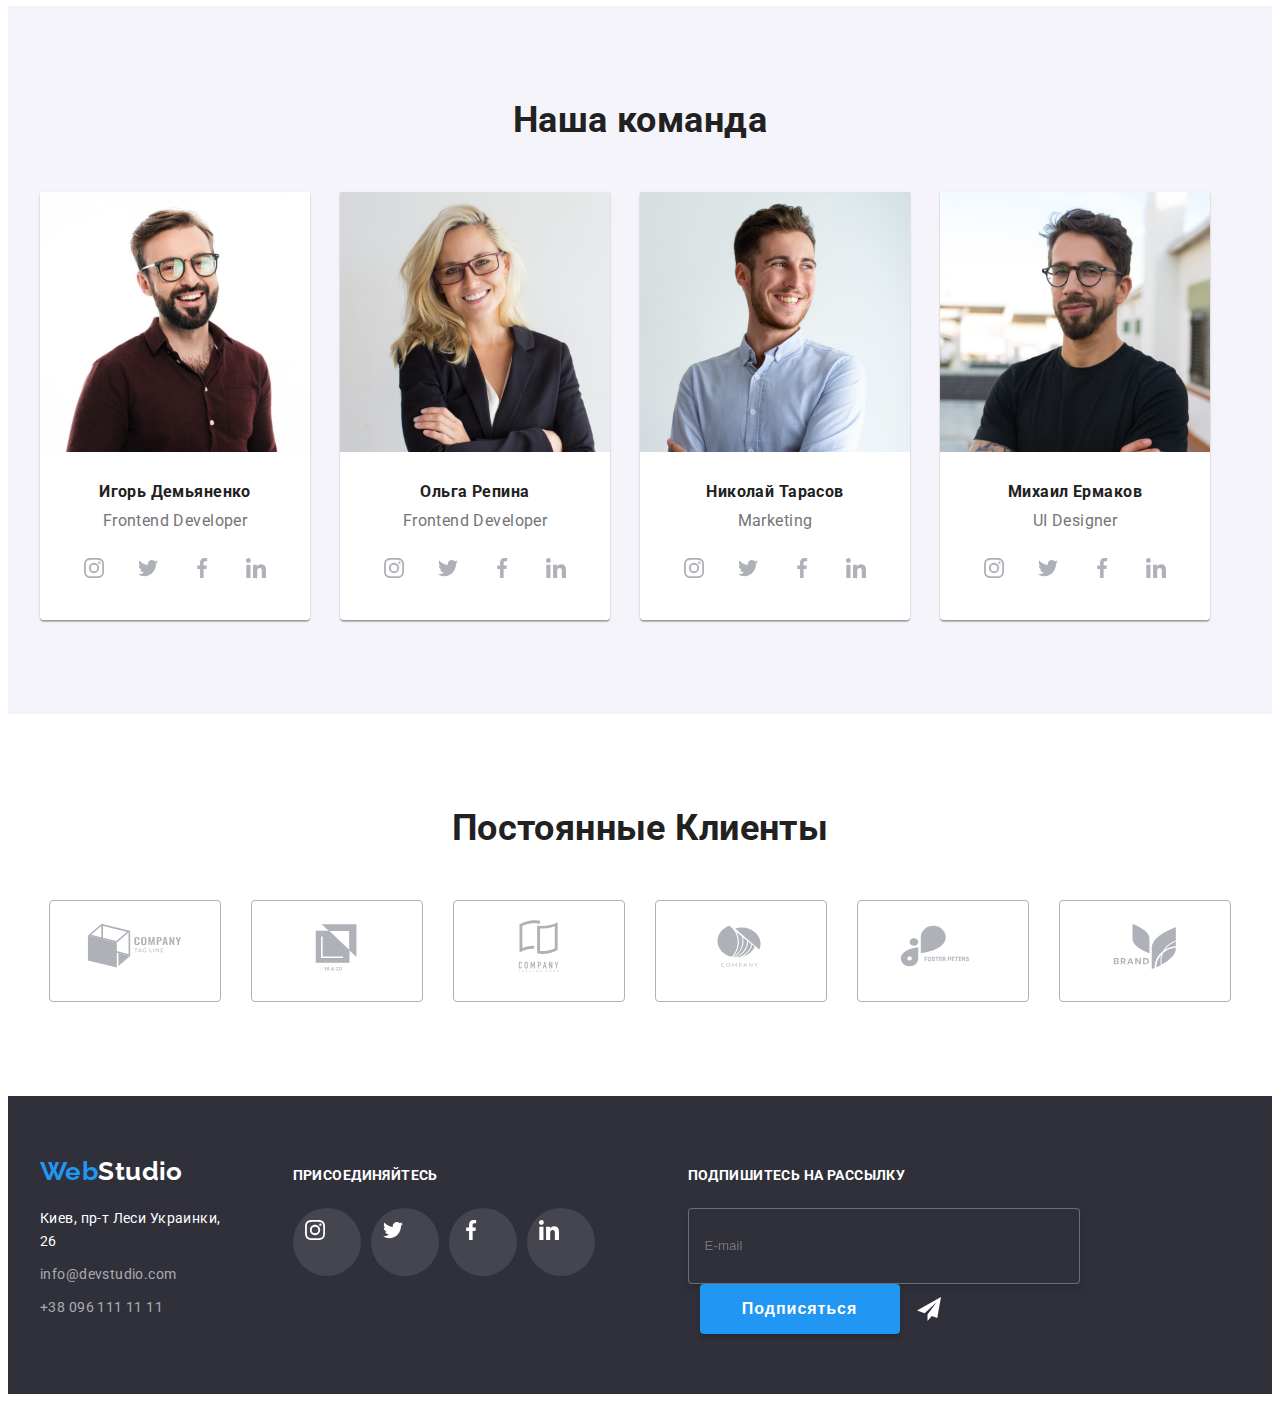
==== commit e4dc6693: "додав" ====
--- a/index.html
+++ b/index.html
@@ -499,7 +499,7 @@
               autocomplete="on"
             />
             <button type="submit" class="button button-icon">
-              <span class="write">Подписяться</span>
+              <span class="#">Подписяться</span>
               <svg class="logo-icon" width="24" height="24">
                 <use href="./images/symbol-defs.svg#icon-icon-send"></use>
               </svg>
--- a/css/styles.css
+++ b/css/styles.css
@@ -728,6 +728,7 @@
   box-shadow: 0px 4px 4px rgba(0, 0, 0, 0.15);
   border-radius: 4px;
   border: none;
+  transition: background-color 250ms cubic-bezier(0.4, 0, 0.2, 1);
 }
 
 .button:hover,
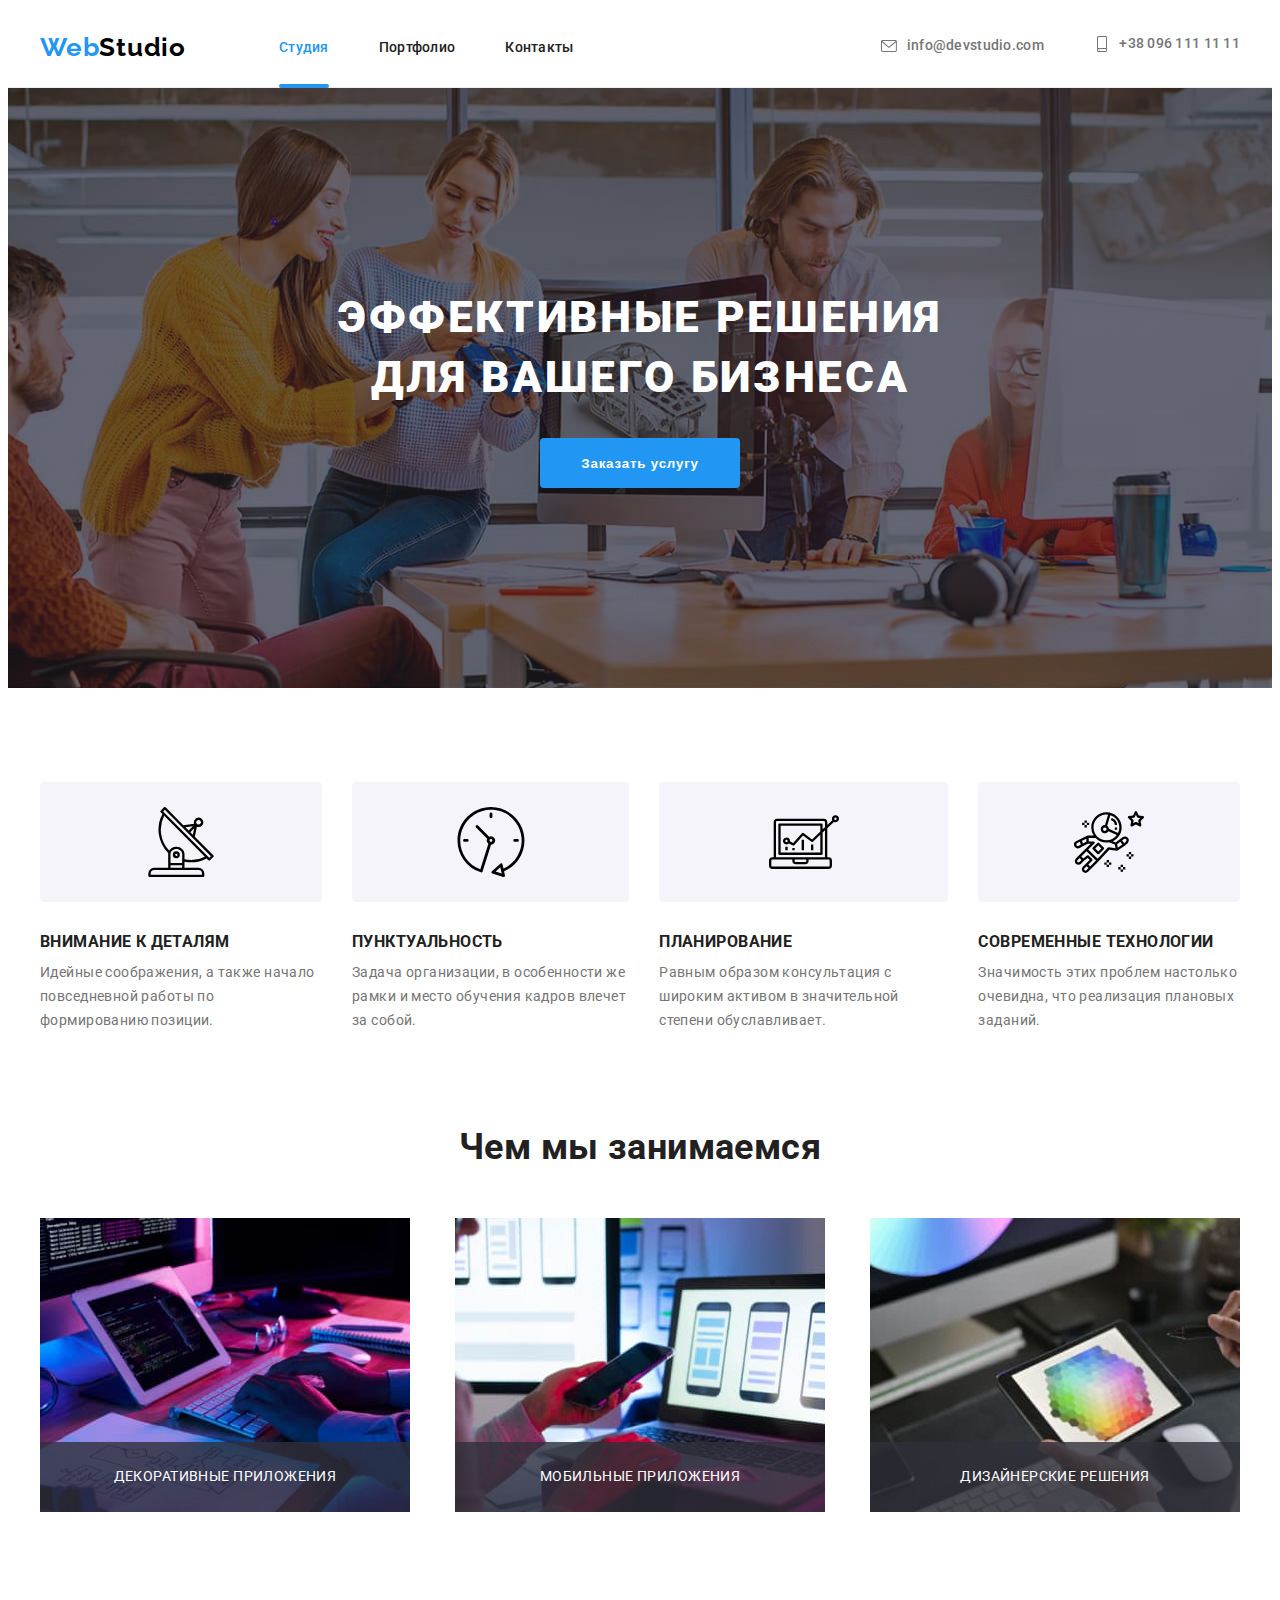
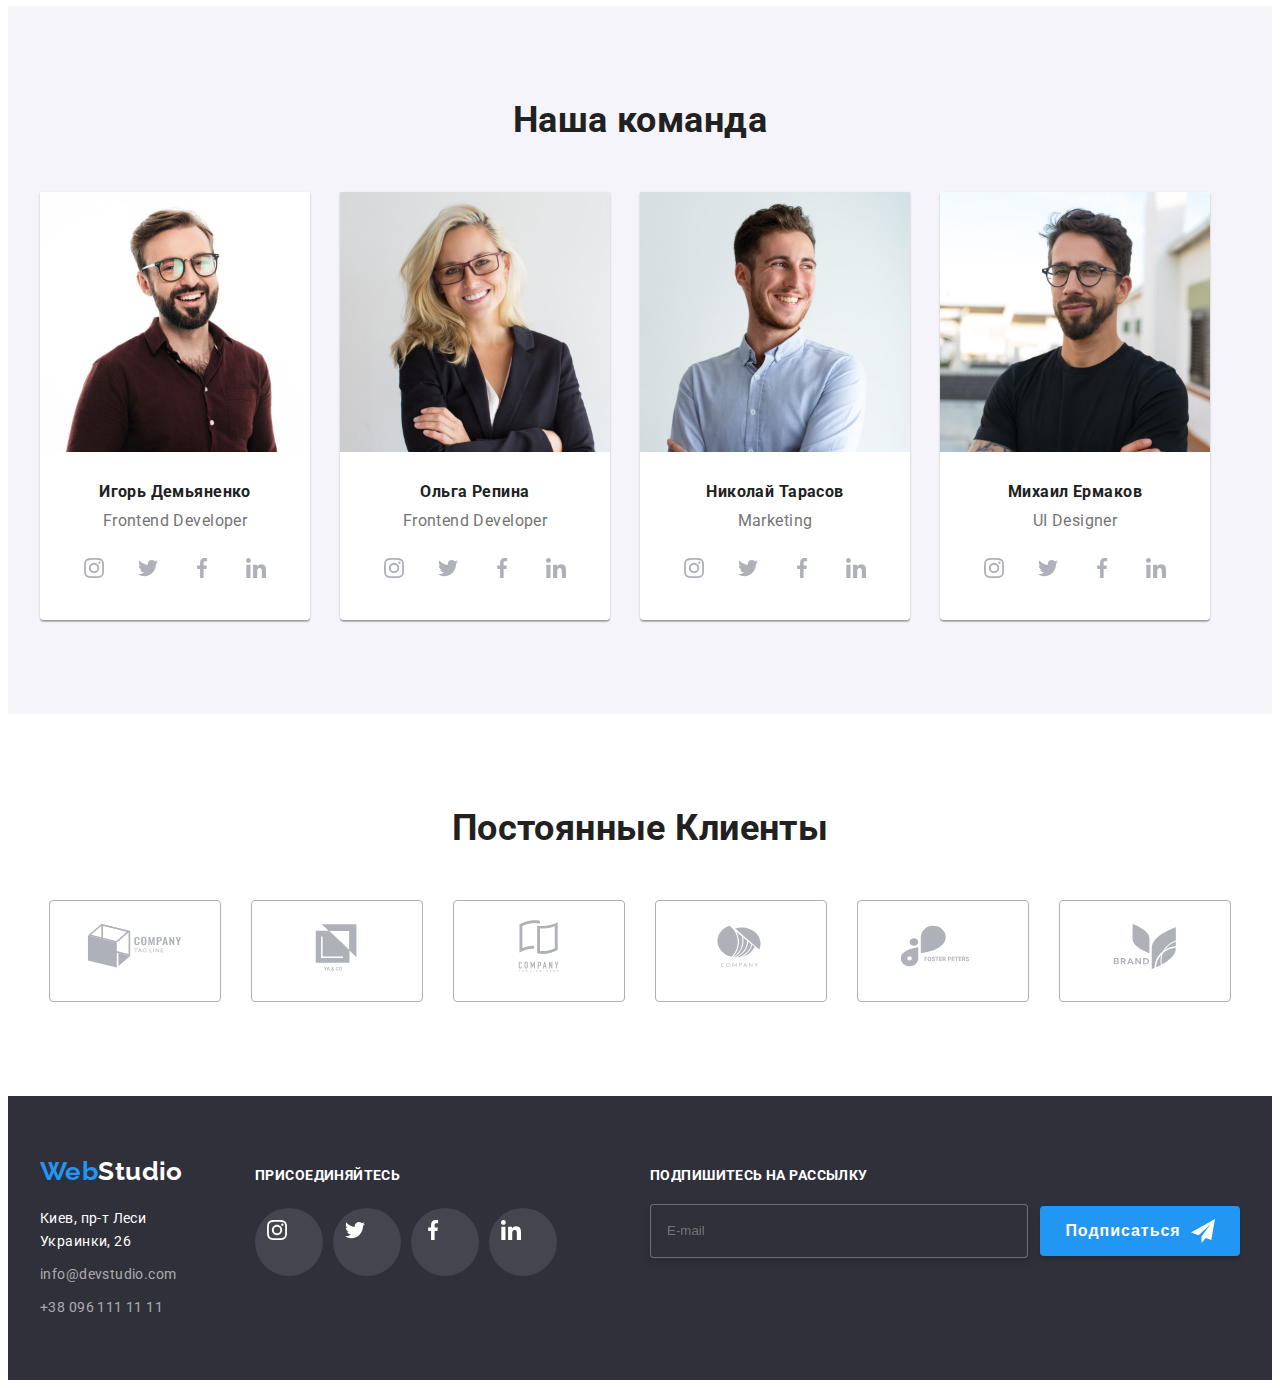
==== commit 25618866: "виправив помилки" ====
--- a/index.html
+++ b/index.html
@@ -62,11 +62,7 @@
           <li class="auth-nav-item">
             <a class="auth-nav-link" href="tel:+380961111111">
               <svg class="auth-nav-icon" width="12" height="16">
-                <use
-                  href="./images/symbol-defs.svg#icon-smartphone"
-                  width="10"
-                  height="16"
-                ></use>
+                <use href="./images/symbol-defs.svg#icon-smartphone" width="10" height="16"></use>
               </svg>
               +38 096 111 11 11</a
             >
@@ -79,12 +75,8 @@
 
       <section class="hero">
         <div class="container">
-          <h1 class="hero-title">
-            эффективные решения<br />для вашего бизнеса
-          </h1>
-          <button type="button" class="hero-btn" data-modal-open>
-            Заказать услугу
-          </button>
+          <h1 class="hero-title">эффективные решения<br />для вашего бизнеса</h1>
+          <button type="button" class="hero-btn" data-modal-open>Заказать услугу</button>
         </div>
       </section>
 
@@ -101,8 +93,7 @@
               </div>
               <h3 class="features-title">Внимание к деталям</h3>
               <p class="features-text">
-                Идейные соображения, а также начало повседневной работы по
-                формированию позиции.
+                Идейные соображения, а также начало повседневной работы по формированию позиции.
               </p>
             </li>
 
@@ -114,8 +105,7 @@
               </div>
               <h3 class="features-title">Пунктуальность</h3>
               <p class="features-text">
-                Задача организации, в особенности же рамки и место обучения
-                кадров влечет за собой.
+                Задача организации, в особенности же рамки и место обучения кадров влечет за собой.
               </p>
             </li>
 
@@ -127,8 +117,7 @@
               </div>
               <h3 class="features-title">Планирование</h3>
               <p class="features-text">
-                Равным образом консультация с широким активом в значительной
-                степени обуславливает.
+                Равным образом консультация с широким активом в значительной степени обуславливает.
               </p>
             </li>
 
@@ -140,8 +129,7 @@
               </div>
               <h3 class="features-title">Современные технологии</h3>
               <p class="features-text">
-                Значимость этих проблем настолько очевидна, что реализация
-                плановых заданий.
+                Значимость этих проблем настолько очевидна, что реализация плановых заданий.
               </p>
             </li>
           </ul>
@@ -184,9 +172,7 @@
                   <li class="icons">
                     <a href="#" class="social-link">
                       <svg class="pages" width="20" height="20">
-                        <use
-                          href="./images/symbol-defs.svg#icon-instagram"
-                        ></use>
+                        <use href="./images/symbol-defs.svg#icon-instagram"></use>
                       </svg>
                     </a>
                   </li>
@@ -194,27 +180,21 @@
                   <li class="icons">
                     <a href="#" class="social-link"
                       ><svg class="pages" width="20" height="20">
-                        <use
-                          href="./images/symbol-defs.svg#icon-twitter"
-                        ></use></svg
-                    ></a>
-                  </li>
-
-                  <li class="icons">
-                    <a href="#" class="social-link"
-                      ><svg class="pages" width="20" height="20">
-                        <use
-                          href="./images/symbol-defs.svg#icon-facebook"
-                        ></use></svg
-                    ></a>
-                  </li>
-
-                  <li class="icons">
-                    <a href="#" class="social-link"
-                      ><svg class="pages" width="20" height="20">
-                        <use
-                          href="./images/symbol-defs.svg#icon-linkedin"
-                        ></use></svg
+                        <use href="./images/symbol-defs.svg#icon-twitter"></use></svg
+                    ></a>
+                  </li>
+
+                  <li class="icons">
+                    <a href="#" class="social-link"
+                      ><svg class="pages" width="20" height="20">
+                        <use href="./images/symbol-defs.svg#icon-facebook"></use></svg
+                    ></a>
+                  </li>
+
+                  <li class="icons">
+                    <a href="#" class="social-link"
+                      ><svg class="pages" width="20" height="20">
+                        <use href="./images/symbol-defs.svg#icon-linkedin"></use></svg
                     ></a>
                   </li>
                 </ul>
@@ -222,11 +202,7 @@
             </li>
 
             <li class="team-item">
-              <img
-                src="./images/photo1.jpg"
-                alt="блондинка в очках"
-                width="270"
-              />
+              <img src="./images/photo1.jpg" alt="блондинка в очках" width="270" />
               <div class="team-box">
                 <h3 class="team-title">Ольга Репина</h3>
                 <p class="team-text" lang="en">Frontend Developer</p>
@@ -235,9 +211,7 @@
                   <li class="icons">
                     <a href="#" class="social-link">
                       <svg class="pages" width="20" height="20">
-                        <use
-                          href="./images/symbol-defs.svg#icon-instagram"
-                        ></use>
+                        <use href="./images/symbol-defs.svg#icon-instagram"></use>
                       </svg>
                     </a>
                   </li>
@@ -245,27 +219,21 @@
                   <li class="icons">
                     <a href="#" class="social-link"
                       ><svg class="pages" width="20" height="20">
-                        <use
-                          href="./images/symbol-defs.svg#icon-twitter"
-                        ></use></svg
-                    ></a>
-                  </li>
-
-                  <li class="icons">
-                    <a href="#" class="social-link"
-                      ><svg class="pages" width="20" height="20">
-                        <use
-                          href="./images/symbol-defs.svg#icon-facebook"
-                        ></use></svg
-                    ></a>
-                  </li>
-
-                  <li class="icons">
-                    <a href="#" class="social-link"
-                      ><svg class="pages" width="20" height="20">
-                        <use
-                          href="./images/symbol-defs.svg#icon-linkedin"
-                        ></use></svg
+                        <use href="./images/symbol-defs.svg#icon-twitter"></use></svg
+                    ></a>
+                  </li>
+
+                  <li class="icons">
+                    <a href="#" class="social-link"
+                      ><svg class="pages" width="20" height="20">
+                        <use href="./images/symbol-defs.svg#icon-facebook"></use></svg
+                    ></a>
+                  </li>
+
+                  <li class="icons">
+                    <a href="#" class="social-link"
+                      ><svg class="pages" width="20" height="20">
+                        <use href="./images/symbol-defs.svg#icon-linkedin"></use></svg
                     ></a>
                   </li>
                 </ul>
@@ -273,11 +241,7 @@
             </li>
 
             <li class="team-item">
-              <img
-                src="./images/photo2.jpg"
-                alt="мужик без очков"
-                width="270"
-              />
+              <img src="./images/photo2.jpg" alt="мужик без очков" width="270" />
               <div class="team-box">
                 <h3 class="team-title">Николай Тарасов</h3>
                 <p class="team-text" lang="en">Marketing</p>
@@ -286,9 +250,7 @@
                   <li class="icons">
                     <a href="#" class="social-link">
                       <svg class="pages" width="20" height="20">
-                        <use
-                          href="./images/symbol-defs.svg#icon-instagram"
-                        ></use>
+                        <use href="./images/symbol-defs.svg#icon-instagram"></use>
                       </svg>
                     </a>
                   </li>
@@ -296,27 +258,21 @@
                   <li class="icons">
                     <a href="#" class="social-link"
                       ><svg class="pages" width="20" height="20">
-                        <use
-                          href="./images/symbol-defs.svg#icon-twitter"
-                        ></use></svg
-                    ></a>
-                  </li>
-
-                  <li class="icons">
-                    <a href="#" class="social-link"
-                      ><svg class="pages" width="20" height="20">
-                        <use
-                          href="./images/symbol-defs.svg#icon-facebook"
-                        ></use></svg
-                    ></a>
-                  </li>
-
-                  <li class="icons">
-                    <a href="#" class="social-link"
-                      ><svg class="pages" width="20" height="20">
-                        <use
-                          href="./images/symbol-defs.svg#icon-linkedin"
-                        ></use></svg
+                        <use href="./images/symbol-defs.svg#icon-twitter"></use></svg
+                    ></a>
+                  </li>
+
+                  <li class="icons">
+                    <a href="#" class="social-link"
+                      ><svg class="pages" width="20" height="20">
+                        <use href="./images/symbol-defs.svg#icon-facebook"></use></svg
+                    ></a>
+                  </li>
+
+                  <li class="icons">
+                    <a href="#" class="social-link"
+                      ><svg class="pages" width="20" height="20">
+                        <use href="./images/symbol-defs.svg#icon-linkedin"></use></svg
                     ></a>
                   </li>
                 </ul>
@@ -333,9 +289,7 @@
                   <li class="icons">
                     <a href="#" class="social-link">
                       <svg class="pages" width="20" height="20">
-                        <use
-                          href="./images/symbol-defs.svg#icon-instagram"
-                        ></use>
+                        <use href="./images/symbol-defs.svg#icon-instagram"></use>
                       </svg>
                     </a>
                   </li>
@@ -343,27 +297,21 @@
                   <li class="icons">
                     <a href="#" class="social-link"
                       ><svg class="pages" width="20" height="20">
-                        <use
-                          href="./images/symbol-defs.svg#icon-twitter"
-                        ></use></svg
-                    ></a>
-                  </li>
-
-                  <li class="icons">
-                    <a href="#" class="social-link"
-                      ><svg class="pages" width="20" height="20">
-                        <use
-                          href="./images/symbol-defs.svg#icon-facebook"
-                        ></use></svg
-                    ></a>
-                  </li>
-
-                  <li class="icons">
-                    <a href="#" class="social-link"
-                      ><svg class="pages" width="20" height="20">
-                        <use
-                          href="./images/symbol-defs.svg#icon-linkedin"
-                        ></use></svg
+                        <use href="./images/symbol-defs.svg#icon-twitter"></use></svg
+                    ></a>
+                  </li>
+
+                  <li class="icons">
+                    <a href="#" class="social-link"
+                      ><svg class="pages" width="20" height="20">
+                        <use href="./images/symbol-defs.svg#icon-facebook"></use></svg
+                    ></a>
+                  </li>
+
+                  <li class="icons">
+                    <a href="#" class="social-link"
+                      ><svg class="pages" width="20" height="20">
+                        <use href="./images/symbol-defs.svg#icon-linkedin"></use></svg
                     ></a>
                   </li>
                 </ul>
@@ -435,14 +383,10 @@
             <ul class="contacts">
               <li class="contact-item">Киев, пр-т Леси Украинки, 26</li>
               <li class="contact-item">
-                <a class="contact-item link" href="mailto:info@devstudio.com"
-                  >info@devstudio.com</a
-                >
+                <a class="contact-item link" href="mailto:info@devstudio.com">info@devstudio.com</a>
               </li>
               <li class="contact-item">
-                <a class="contact-item link" href="tel:+380961111111"
-                  >+38 096 111 11 11</a
-                >
+                <a class="contact-item link" href="tel:+380961111111">+38 096 111 11 11</a>
               </li>
             </ul>
           </address>
@@ -487,24 +431,26 @@
         <!-- Feedback -->
 
         <div class="box">
-          <b class="subscribe">подпишитесь на рассылку</b>
-          <form class="footer-form">
-            <label for="mail" class="mail-label"></label>
-            <input
-              type="email"
-              name="mail"
-              placeholder="E-mail"
-              id="mail"
-              class="mail-text"
-              autocomplete="on"
-            />
+          <p class="subscribe">подпишитесь на рассылку</p>
+          <div class="send">
+            <form class="footer-form">
+              <label for="mail-subscribe" class="mail-label"></label>
+              <input
+                type="email"
+                name="mail"
+                placeholder="E-mail"
+                id="mail-subscribe"
+                class="mail-text"
+                autocomplete="on"
+              />
+            </form>
             <button type="submit" class="button button-icon">
-              <span class="#">Подписяться</span>
+              <span class="#">Подписаться</span>
               <svg class="logo-icon" width="24" height="24">
                 <use href="./images/symbol-defs.svg#icon-icon-send"></use>
               </svg>
             </button>
-          </form>
+          </div>
         </div>
       </div>
     </footer>
@@ -517,49 +463,25 @@
         <form class="form">
           <div class="form-field">
             <label for="name" class="form-label">Имя</label>
-            <input
-              type="text"
-              class="form-input"
-              name="name"
-              id="name"
-              placeholder=" "
-            />
+            <input type="text" class="form-input" name="name" id="name" placeholder=" " />
             <svg class="icon-form" width="18" height="18">
-              <use
-                href="./images/symbol-defs.svg#icon-person-black-18dp-1"
-              ></use>
+              <use href="./images/symbol-defs.svg#icon-person-black-18dp-1"></use>
             </svg>
           </div>
 
           <div class="form-field">
             <label for="tel" class="form-label">Телефон</label>
-            <input
-              type="tel"
-              class="form-input"
-              name="tel"
-              id="tel"
-              placeholder=" "
-            />
+            <input type="tel" class="form-input" name="tel" id="tel" placeholder=" " />
             <svg class="icon-form" width="18" height="18">
-              <use
-                href="./images/symbol-defs.svg#icon-phone-black-18dp-1"
-              ></use>
+              <use href="./images/symbol-defs.svg#icon-phone-black-18dp-1"></use>
             </svg>
           </div>
 
           <div class="form-field">
             <label for="mail" class="form-label">Почта</label>
-            <input
-              type="email"
-              name="mail"
-              id="mail"
-              placeholder=" "
-              class="form-input"
-            />
+            <input type="email" name="mail" id="mail" placeholder=" " class="form-input" />
             <svg class="icon-form" width="18" height="18">
-              <use
-                href="./images/symbol-defs.svg#icon-email-black-18dp-1"
-              ></use>
+              <use href="./images/symbol-defs.svg#icon-email-black-18dp-1"></use>
             </svg>
           </div>
 
@@ -574,20 +496,18 @@
             ></textarea>
           </div>
 
-          <div class="check-field">
-            <label class="field">
-              <input type="checkbox" class="checkbox" />
-              <span class="checkbox-icon"></span>
-              <svg class="icon-check" width="11" height="8">
-                <use href="./images/symbol-defs.svg#icon-icon-check"></use>
-              </svg>
-
-              <b class="private"
-                >Соглашаюсь с рассылкой и принимаю
-                <a href="#" class="conditions">Условия договора</a></b
-              ></label
-            >
-          </div>
+          <label class="field">
+            <input type="checkbox" class="checkbox" />
+            <span class="checkbox-icon"></span>
+            <svg class="icon-check" width="11" height="8">
+              <use href="./images/symbol-defs.svg#icon-icon-check"></use>
+            </svg>
+
+            <b class="private"
+              >Соглашаюсь с рассылкой и принимаю
+              <a href="#" class="conditions">Условия договора</a></b
+            ></label
+          >
 
           <button type="submit" class="button-send">Отправить</button>
         </form>
--- a/css/styles.css
+++ b/css/styles.css
@@ -28,10 +28,10 @@
   --bg-color: #f5f4fa;
   --title-text-color: #212121;
   --logo-color: #000000;
-  --main-font: "Roboto", sans-serif;
-  --secondary-font: "Raleway", sans-serif;
-  --card-shadow: 0px 1px 3px rgba(0, 0, 0, 0.12),
-    0px 1px 1px rgba(0, 0, 0, 0.14), 0px 2px 1px rgba(0, 0, 0, 0.2);
+  --main-font: 'Roboto', sans-serif;
+  --secondary-font: 'Raleway', sans-serif;
+  --card-shadow: 0px 1px 3px rgba(0, 0, 0, 0.12), 0px 1px 1px rgba(0, 0, 0, 0.14),
+    0px 2px 1px rgba(0, 0, 0, 0.2);
 }
 
 /* body */
@@ -121,7 +121,7 @@
 }
 
 .site-nav-link::after {
-  content: "";
+  content: '';
 
   position: absolute;
   left: 0;
@@ -197,11 +197,8 @@
   background-position: center;
   background-size: cover;
   background-color: #2f303a;
-  background-image: linear-gradient(
-      rgba(47, 48, 58, 0.4),
-      rgba(47, 48, 58, 0.4)
-    ),
-    url("../images/bg.jpg");
+  background-image: linear-gradient(rgba(47, 48, 58, 0.4), rgba(47, 48, 58, 0.4)),
+    url('../images/bg.jpg');
   max-width: 1600px;
   text-align: center;
   margin-left: auto;
@@ -653,7 +650,7 @@
 
 .product-thumb::before {
   position: absolute;
-  content: "";
+  content: '';
   width: 100%;
   height: 100%;
   background-color: rgba(33, 150, 243, 0.9);
@@ -666,23 +663,23 @@
 
 .product-text {
   position: absolute;
+  top: 0;
+  left: 0;
+  transform: translateY(100%);
+  padding: 60px 24px;
   font-size: 18px;
   line-height: 1.55;
   color: #ffffff;
-  display: flex;
-  top: 50%;
-  left: 50%;
-  transform: translate(-50%, -50%);
-  width: 322px;
-  height: 168px;
-
   opacity: 0;
-  transition: transform 250ms cubic-bezier(0.4, 0, 0.2, 1),
-    color 250ms cubic-bezier(0.4, 0, 0.2, 1);
-}
-
-.gallery-item:hover .product-thumb::before {
+  transition: transform 250ms cubic-bezier(0.4, 0, 0.2, 1), color 250ms cubic-bezier(0.4, 0, 0.2, 1);
+}
+
+.foto-link:hover .product-text,
+.foto-link:focus .product-text,
+.foto-link:focus .product-thumb::before {
   transform: translateY(0);
+  opacity: 1;
+  background: rgba(33, 150, 243, 1);
 }
 
 a {
@@ -699,15 +696,21 @@
 .subscribe {
   font-weight: 700;
   line-height: 1.14;
+  margin-bottom: 20px;
   text-transform: uppercase;
   color: #ffffff;
   font-style: normal;
+}
+
+.send {
+  display: flex;
+  align-items: center;
 }
 
 .footer-form input {
   width: 358px;
   height: 50px;
-  margin-top: 20px;
+  padding-left: 16px;
   color: #ffffff;
   background: #2f303a;
   border: 1px solid rgba(255, 255, 255, 0.3);
@@ -716,11 +719,11 @@
 }
 
 .button {
-  margin-left: 12px;
   width: 200px;
   height: 50px;
   font-weight: 700;
   font-size: 16px;
+  margin-left: 12px;
   line-height: 1.87;
   letter-spacing: 0.06em;
   color: #ffffff;
@@ -729,6 +732,7 @@
   border-radius: 4px;
   border: none;
   transition: background-color 250ms cubic-bezier(0.4, 0, 0.2, 1);
+  cursor: pointer;
 }
 
 .button:hover,
@@ -737,14 +741,13 @@
 }
 
 .button.button-icon {
-  position: relative;
+  display: flex;
+  align-items: center;
+  justify-content: center;
 }
 
 .logo-icon {
-  position: absolute;
-  top: 50%;
-  transform: translateY(-50%);
-  margin-left: 60px;
+  margin-left: 10px;
 }
 
 .write {
@@ -794,6 +797,7 @@
 }
 
 .close-icon {
+  display: flex;
   position: absolute;
   top: 8px;
   right: 8px;
@@ -834,15 +838,10 @@
   resize: none;
   width: 448px;
   height: 120px;
-  margin-bottom: 10px;
+  padding: 12px 16px;
   border: 1px solid rgba(33, 33, 33, 0.2);
   box-sizing: border-box;
   border-radius: 4px;
-}
-
-input,
-textarea {
-  padding: 12px 16px;
 }
 
 .form-input {
@@ -875,7 +874,6 @@
 .private {
   display: inline-flex;
   font-weight: 400;
-  padding-left: 8.38px;
   line-height: 1.71;
   color: var(--primary-text-color);
 }
@@ -941,6 +939,7 @@
 }
 
 .field {
+  justify-content: center;
   display: flex;
   align-items: center;
 }
@@ -956,11 +955,8 @@
 .checkbox:checked + .checkbox-icon {
   border-color: var(--accent-color);
   background-color: var(--accent-color);
-  background-size: contain;
-  background-origin: border-box;
 }
 
 .icon-check {
-  position: absolute;
-  transform: translate(22%);
-}
+  transform: translate(-120%);
+}
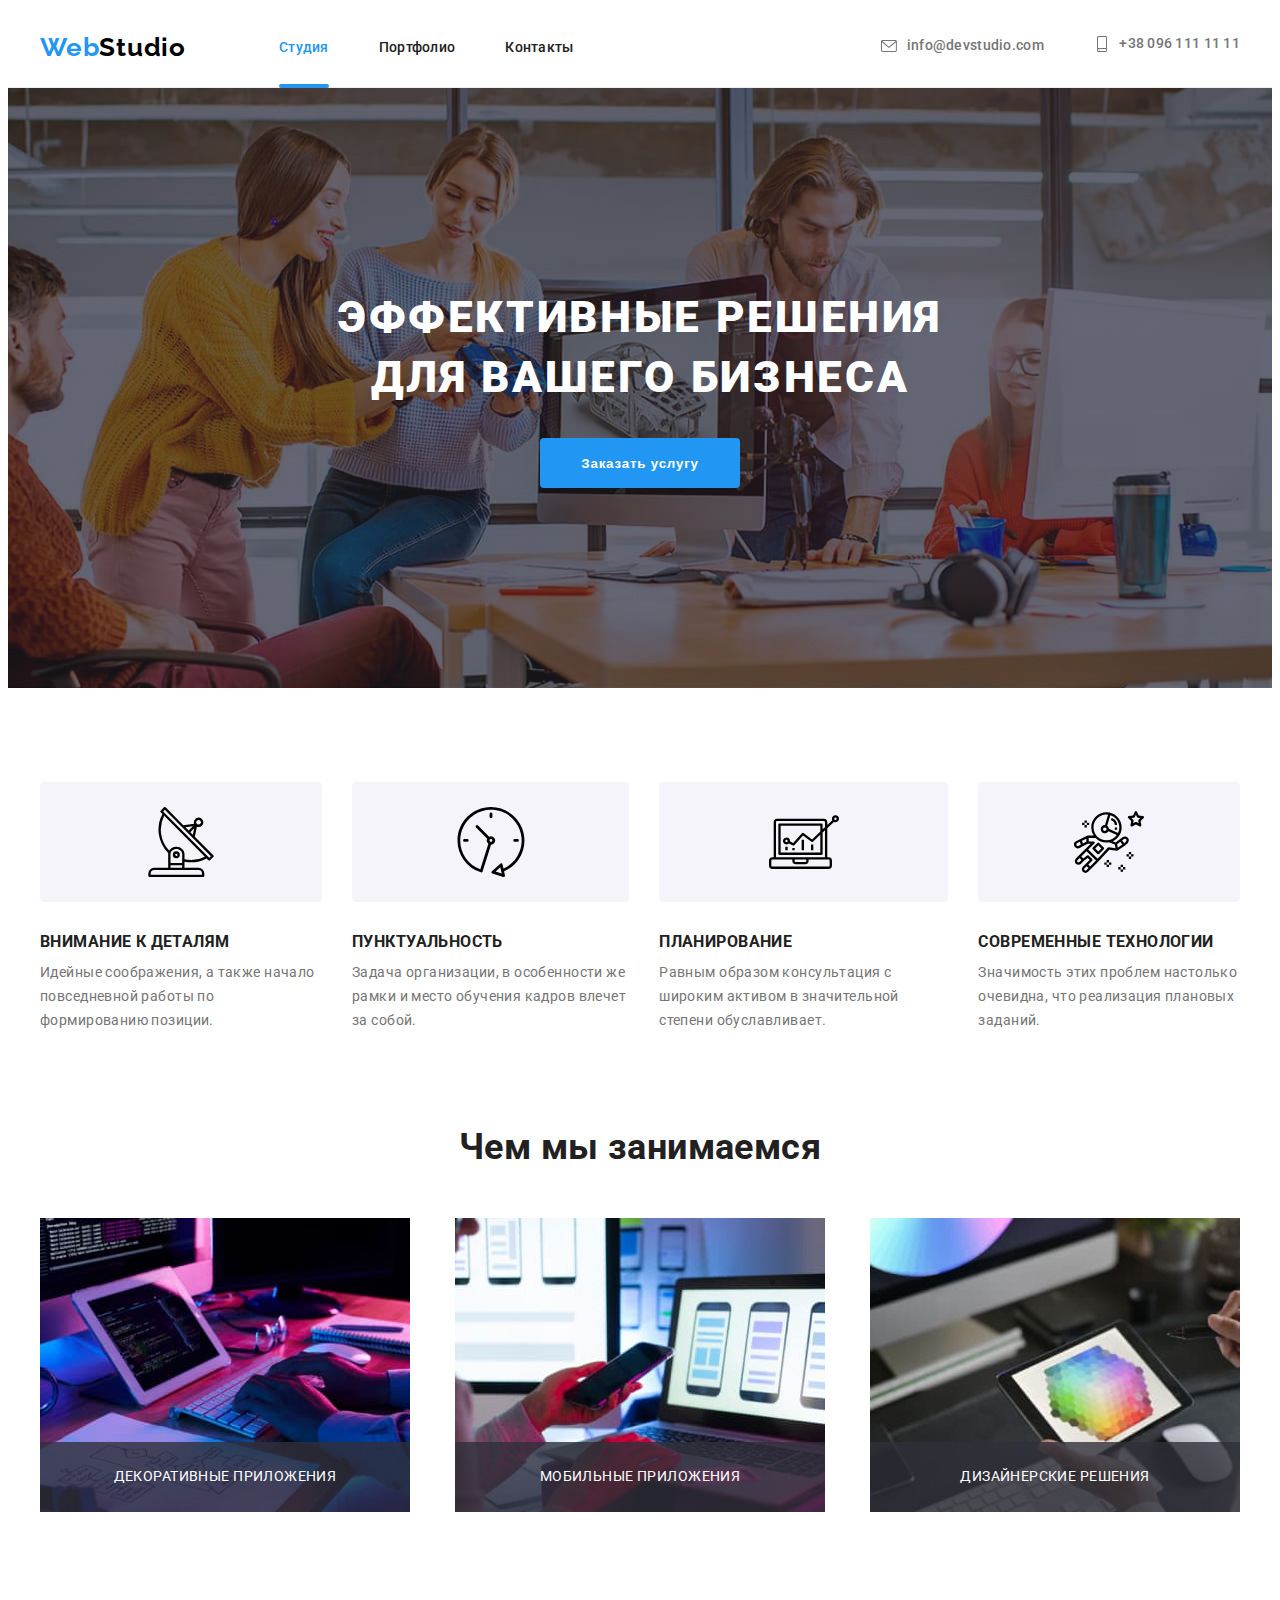
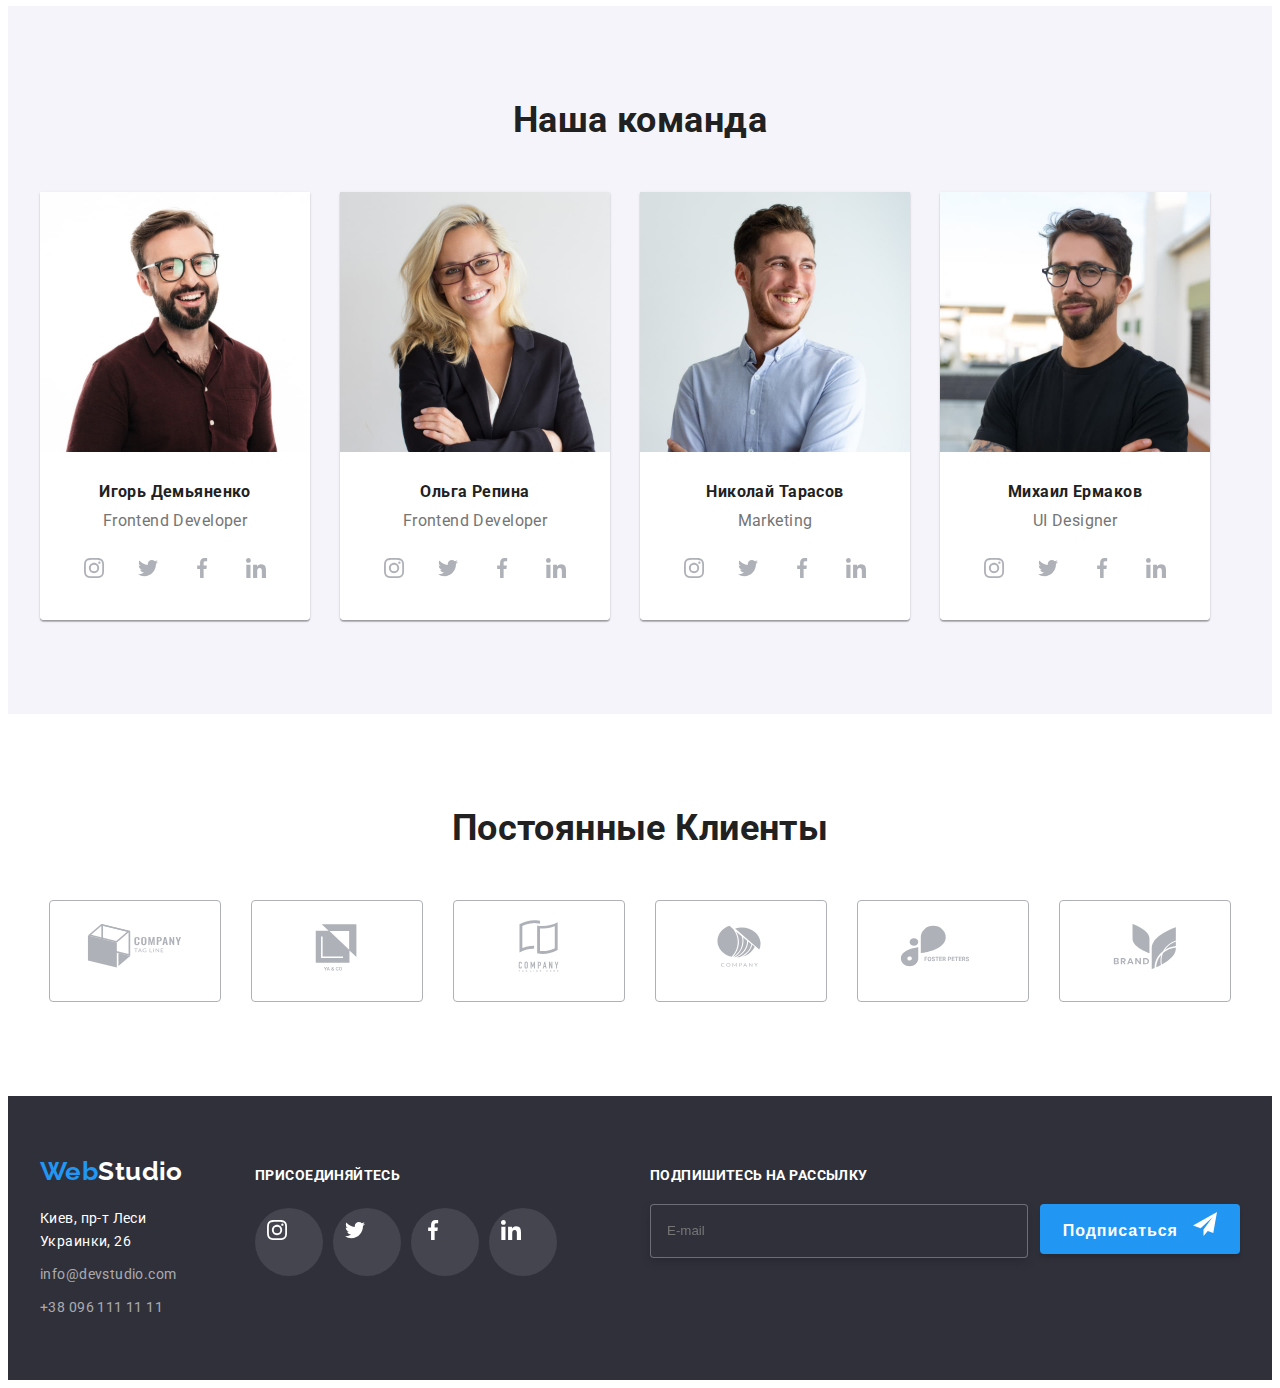
==== commit 79db8dc0: "виддалив" ====
--- a/index.html
+++ b/index.html
@@ -443,13 +443,14 @@
                 class="mail-text"
                 autocomplete="on"
               />
+
+              <button type="submit" class="button">
+                Подписаться
+                <svg class="logo-icon" width="24" height="24">
+                  <use href="./images/symbol-defs.svg#icon-icon-send"></use>
+                </svg>
+              </button>
             </form>
-            <button type="submit" class="button button-icon">
-              <span class="#">Подписаться</span>
-              <svg class="logo-icon" width="24" height="24">
-                <use href="./images/symbol-defs.svg#icon-icon-send"></use>
-              </svg>
-            </button>
           </div>
         </div>
       </div>
--- a/css/styles.css
+++ b/css/styles.css
@@ -524,27 +524,6 @@
   fill: #ffffff;
 }
 
-/* modal */
-
-.backdrop {
-  position: fixed;
-  top: 0;
-  left: 0;
-  width: 100%;
-  height: 100%;
-}
-
-.close-icon {
-  width: 30px;
-  height: 30px;
-}
-
-.close-window:hover,
-.close-window:focus {
-  fill: var(--accent-color);
-  transition: fill 250ms cubic-bezier(0.4, 0, 0.2, 1);
-}
-
 /* Portfolio */
 
 /* filter */
@@ -718,6 +697,10 @@
   border-radius: 4px;
 }
 
+.footer-form {
+  display: flex;
+}
+
 .button {
   width: 200px;
   height: 50px;
@@ -740,20 +723,8 @@
   background-color: #188ce8;
 }
 
-.button.button-icon {
-  display: flex;
-  align-items: center;
-  justify-content: center;
-}
-
 .logo-icon {
   margin-left: 10px;
-}
-
-.write {
-  display: flex;
-  align-items: center;
-  justify-content: center;
 }
 
 /* backdrop */
@@ -801,11 +772,19 @@
   position: absolute;
   top: 8px;
   right: 8px;
+  width: 30px;
+  height: 30px;
   padding: 6px;
   border-radius: 50%;
   background-color: #ffffff;
   border: 1px solid rgba(0, 0, 0, 0.1);
   cursor: pointer;
+  transition: fill 250ms cubic-bezier(0.4, 0, 0.2, 1);
+}
+
+.close-window:hover,
+.close-window:focus {
+  fill: var(--accent-color);
   transition: fill 250ms cubic-bezier(0.4, 0, 0.2, 1);
 }
 
@@ -842,6 +821,7 @@
   border: 1px solid rgba(33, 33, 33, 0.2);
   box-sizing: border-box;
   border-radius: 4px;
+  margin-top: 4px;
 }
 
 .form-input {
